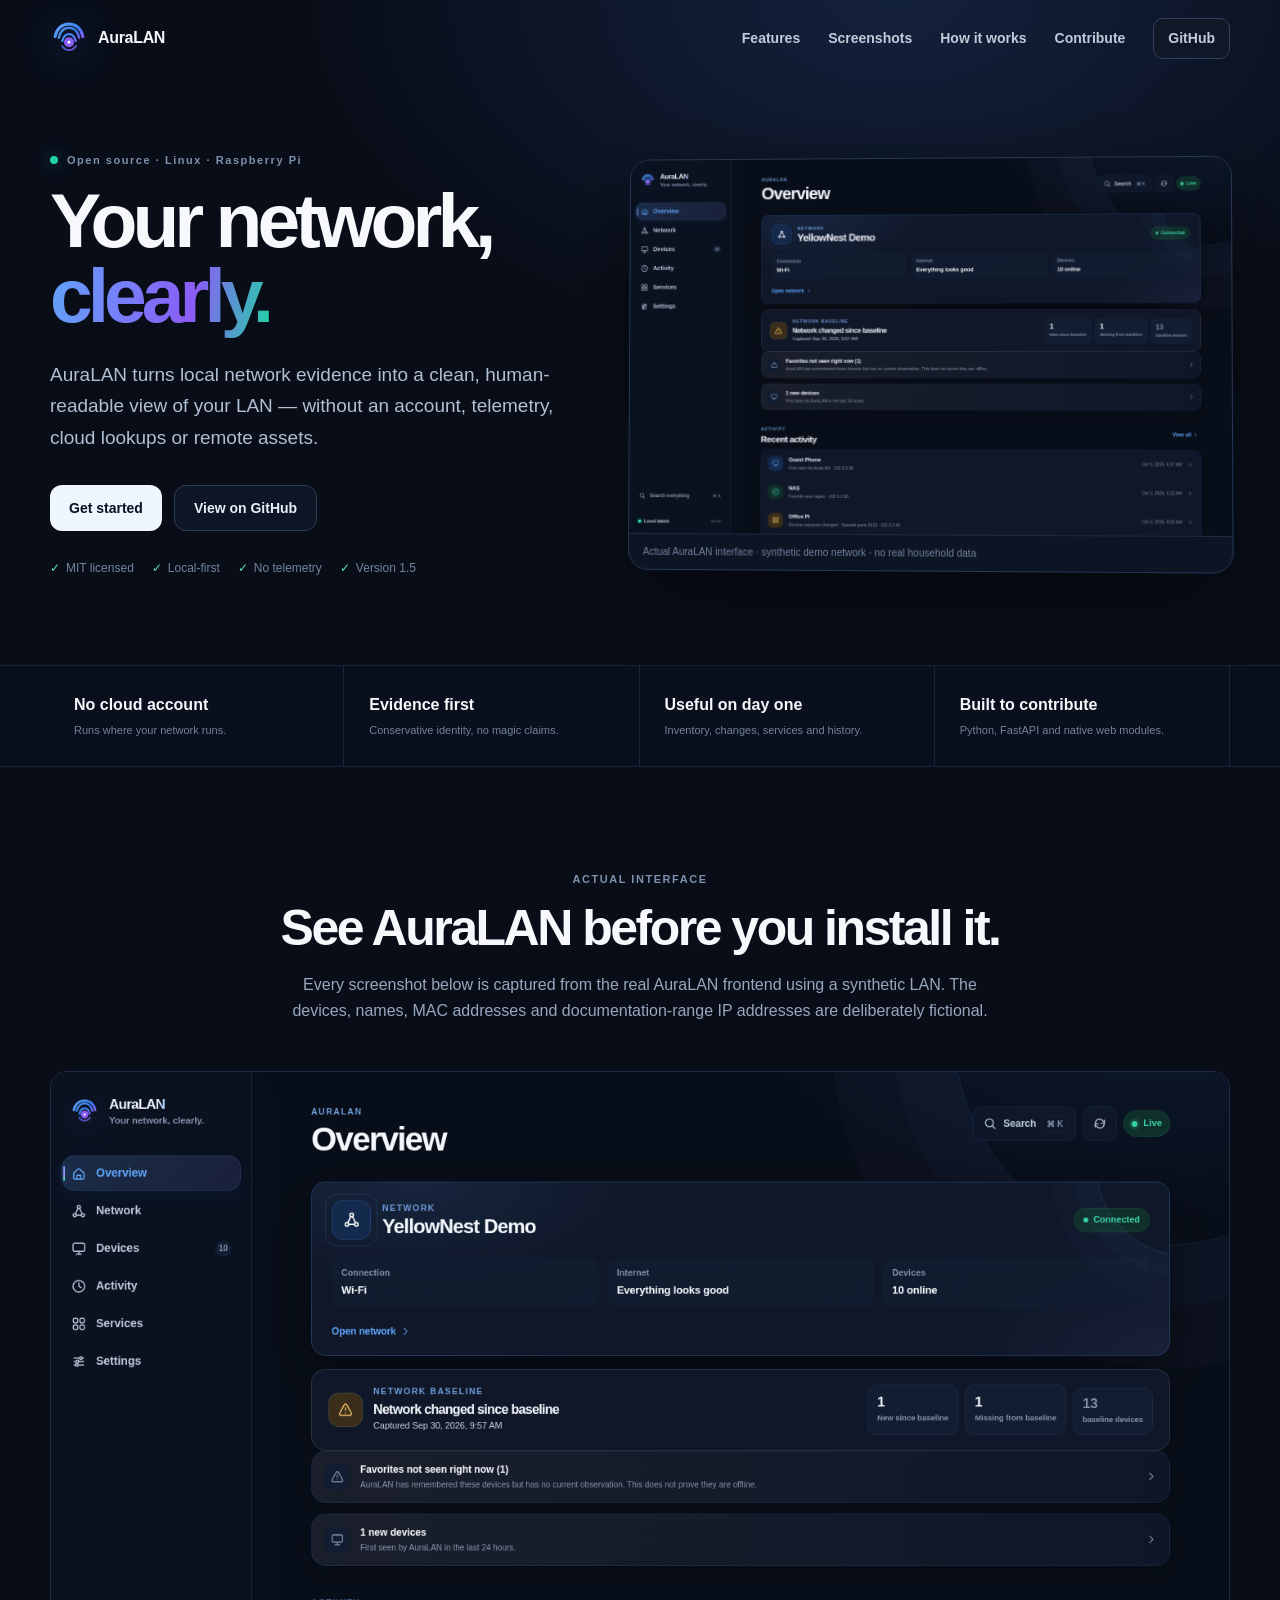
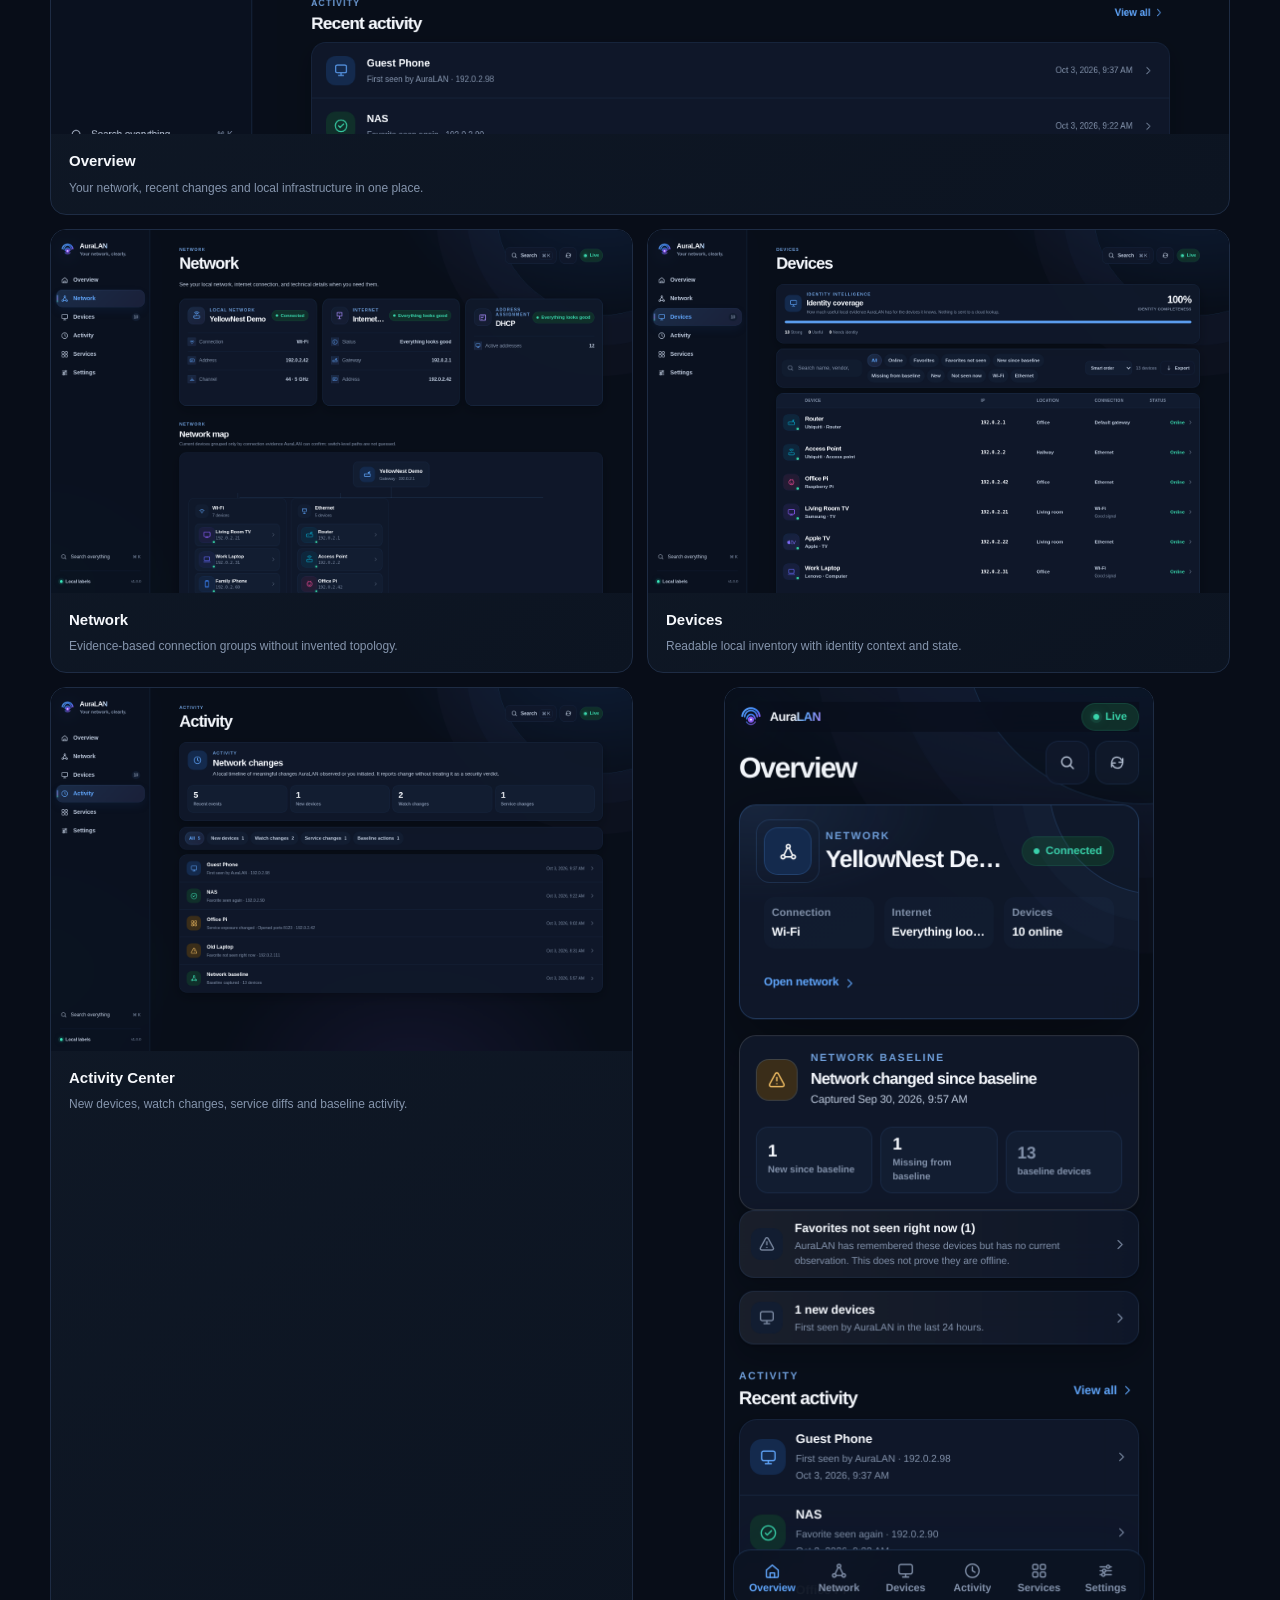
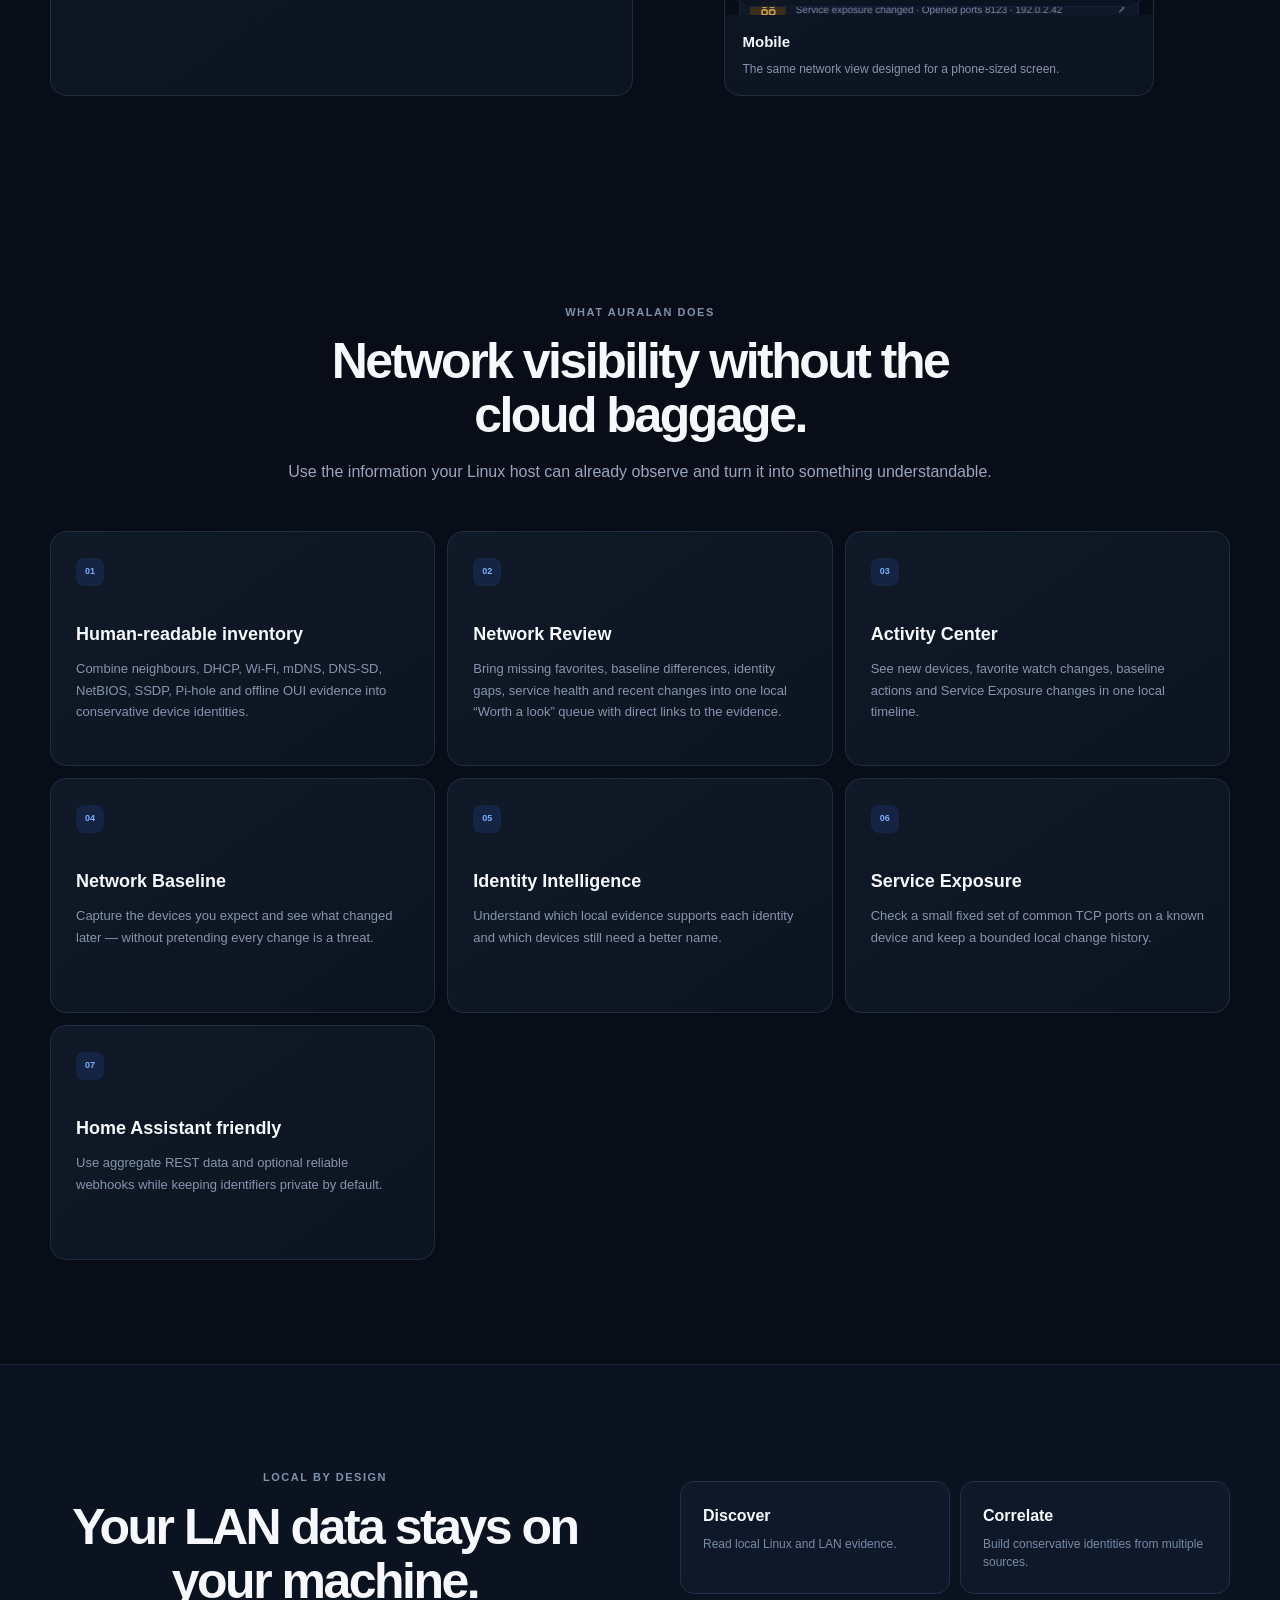
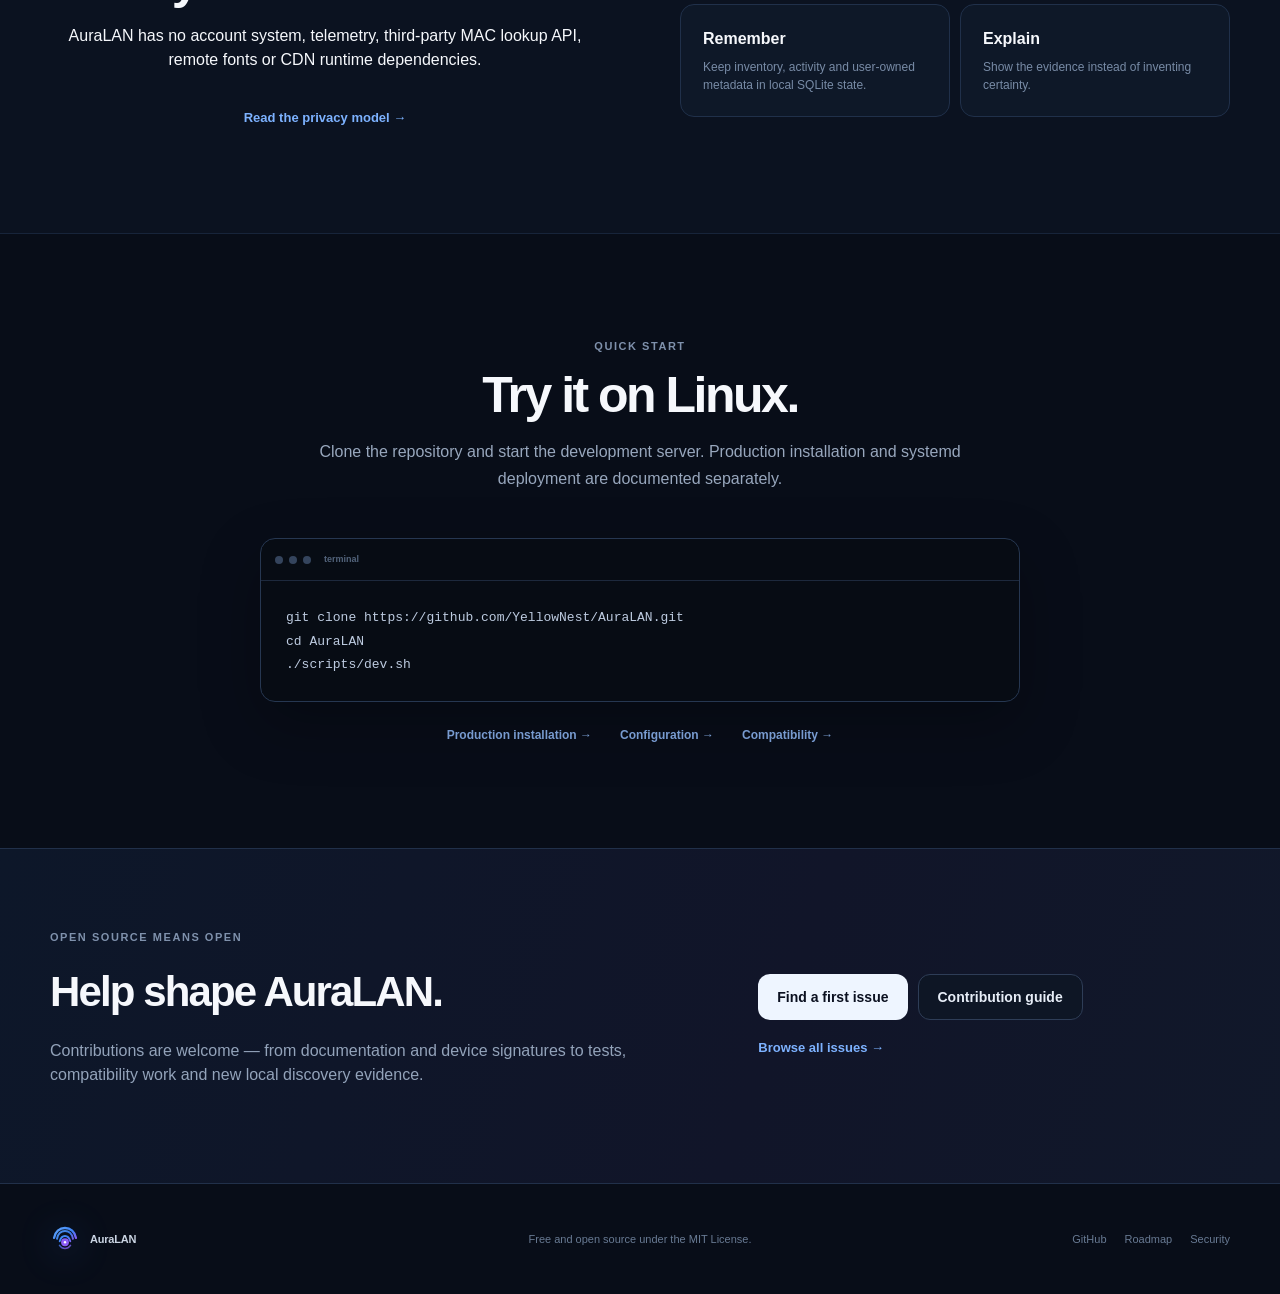
==== site/index.html @ 3abbbd64 "Present Network Review on the public site" ====
<!doctype html>
<html lang="en">
<head>
  <meta charset="utf-8">
  <meta name="viewport" content="width=device-width,initial-scale=1,viewport-fit=cover">
  <title>AuraLAN — Your network, clearly.</title>
  <meta name="description" content="AuraLAN is a free, open-source, local-first LAN inventory and network monitoring console for Linux and Raspberry Pi. No account, no telemetry, no cloud fingerprinting.">
  <meta name="theme-color" content="#0b1020">
  <meta name="robots" content="index,follow">
  <link rel="canonical" href="https://yellownest.github.io/AuraLAN/">
  <link rel="icon" href="./favicon.svg" type="image/svg+xml">
  <link rel="stylesheet" href="./styles.css">
  <meta property="og:type" content="website">
  <meta property="og:title" content="AuraLAN — Your network, clearly.">
  <meta property="og:description" content="Local-first LAN inventory and network monitoring for Linux and Raspberry Pi.">
  <meta property="og:url" content="https://yellownest.github.io/AuraLAN/">
  <meta property="og:image" content="https://yellownest.github.io/AuraLAN/screenshots/overview-desktop-dark.png">
  <meta property="og:image:alt" content="AuraLAN network overview with synthetic demo data">
  <meta name="twitter:card" content="summary_large_image">
  <meta name="twitter:image" content="https://yellownest.github.io/AuraLAN/screenshots/overview-desktop-dark.png">
  <script type="application/ld+json">{"@context":"https://schema.org","@type":"SoftwareApplication","name":"AuraLAN","applicationCategory":"NetworkApplication","operatingSystem":"Linux","softwareVersion":"1.5.0","license":"https://opensource.org/license/mit","url":"https://yellownest.github.io/AuraLAN/","codeRepository":"https://github.com/YellowNest/AuraLAN","description":"A self-hosted, local-first LAN inventory and network monitoring console for Linux and Raspberry Pi."}</script>
</head>
<body>
<header class="nav shell">
  <a class="brand" href="#top" aria-label="AuraLAN home"><img src="./logo-mark.svg" alt="" width="38" height="38"><span>AuraLAN</span></a>
  <nav aria-label="Primary"><a href="#features">Features</a><a href="#gallery">Screenshots</a><a href="#how">How it works</a><a href="#contribute">Contribute</a><a class="nav-github" href="https://github.com/YellowNest/AuraLAN">GitHub</a></nav>
</header>
<main id="top">
<section class="hero shell">
  <div class="hero-copy">
    <div class="eyebrow"><span></span> Open source · Linux · Raspberry Pi</div>
    <h1>Your network,<br><em>clearly.</em></h1>
    <p class="lead">AuraLAN turns local network evidence into a clean, human-readable view of your LAN — without an account, telemetry, cloud lookups or remote assets.</p>
    <div class="actions"><a class="button primary" href="https://github.com/YellowNest/AuraLAN#quick-start">Get started</a><a class="button secondary" href="https://github.com/YellowNest/AuraLAN">View on GitHub</a></div>
    <div class="trust"><span>MIT licensed</span><span>Local-first</span><span>No telemetry</span><span>Version 1.5</span></div>
  </div>
  <figure class="product-preview real-product-preview">
    <img src="./screenshots/overview-desktop-dark.png" alt="AuraLAN Overview showing a synthetic demo network">
    <figcaption>Actual AuraLAN interface · synthetic demo network · no real household data</figcaption>
  </figure>
</section>
<section class="proof"><div class="shell proof-grid"><div><strong>No cloud account</strong><span>Runs where your network runs.</span></div><div><strong>Evidence first</strong><span>Conservative identity, no magic claims.</span></div><div><strong>Useful on day one</strong><span>Inventory, changes, services and history.</span></div><div><strong>Built to contribute</strong><span>Python, FastAPI and native web modules.</span></div></div></section>
<section id="gallery" class="section shell">
  <div class="section-heading">
    <p class="eyebrow">ACTUAL INTERFACE</p>
    <h2>See AuraLAN before you install it.</h2>
    <p>Every screenshot below is captured from the real AuraLAN frontend using a synthetic LAN. The devices, names, MAC addresses and documentation-range IP addresses are deliberately fictional.</p>
  </div>
  <div class="screenshot-grid">
    <figure class="screenshot-card screenshot-wide">
      <a href="./screenshots/overview-desktop-dark.png"><img src="./screenshots/overview-desktop-dark.png" alt="AuraLAN Overview with network status, activity, devices and services"></a>
      <figcaption><strong>Overview</strong><span>Your network, recent changes and local infrastructure in one place.</span></figcaption>
    </figure>
    <figure class="screenshot-card">
      <a href="./screenshots/network-desktop-dark.png"><img src="./screenshots/network-desktop-dark.png" alt="AuraLAN Network view with access point, uplink, DHCP and device groups"></a>
      <figcaption><strong>Network</strong><span>Evidence-based connection groups without invented topology.</span></figcaption>
    </figure>
    <figure class="screenshot-card">
      <a href="./screenshots/devices-desktop-dark.png"><img src="./screenshots/devices-desktop-dark.png" alt="AuraLAN Devices inventory with identity, IP, room and connection status"></a>
      <figcaption><strong>Devices</strong><span>Readable local inventory with identity context and state.</span></figcaption>
    </figure>
    <figure class="screenshot-card">
      <a href="./screenshots/activity-desktop-dark.png"><img src="./screenshots/activity-desktop-dark.png" alt="AuraLAN Activity Center with recent network changes"></a>
      <figcaption><strong>Activity Center</strong><span>New devices, watch changes, service diffs and baseline activity.</span></figcaption>
    </figure>
    <figure class="screenshot-card screenshot-mobile">
      <a href="./screenshots/overview-mobile-dark.png"><img src="./screenshots/overview-mobile-dark.png" alt="AuraLAN Overview on a phone-sized viewport"></a>
      <figcaption><strong>Mobile</strong><span>The same network view designed for a phone-sized screen.</span></figcaption>
    </figure>
  </div>
</section>
<section id="features" class="section shell">
  <div class="section-heading"><p class="eyebrow">WHAT AURALAN DOES</p><h2>Network visibility without the cloud baggage.</h2><p>Use the information your Linux host can already observe and turn it into something understandable.</p></div>
  <div class="feature-grid">
    <article><span class="feature-num">01</span><h3>Human-readable inventory</h3><p>Combine neighbours, DHCP, Wi-Fi, mDNS, DNS-SD, NetBIOS, SSDP, Pi-hole and offline OUI evidence into conservative device identities.</p></article>
    <article><span class="feature-num">02</span><h3>Network Review</h3><p>Bring missing favorites, baseline differences, identity gaps, service health and recent changes into one local “Worth a look” queue with direct links to the evidence.</p></article>
    <article><span class="feature-num">03</span><h3>Activity Center</h3><p>See new devices, favorite watch changes, baseline actions and Service Exposure changes in one local timeline.</p></article>
    <article><span class="feature-num">04</span><h3>Network Baseline</h3><p>Capture the devices you expect and see what changed later — without pretending every change is a threat.</p></article>
    <article><span class="feature-num">05</span><h3>Identity Intelligence</h3><p>Understand which local evidence supports each identity and which devices still need a better name.</p></article>
    <article><span class="feature-num">06</span><h3>Service Exposure</h3><p>Check a small fixed set of common TCP ports on a known device and keep a bounded local change history.</p></article>
    <article><span class="feature-num">07</span><h3>Home Assistant friendly</h3><p>Use aggregate REST data and optional reliable webhooks while keeping identifiers private by default.</p></article>
  </div>
</section>
<section id="how" class="section alt"><div class="shell split">
  <div class="section-heading left"><p class="eyebrow">LOCAL BY DESIGN</p><h2>Your LAN data stays on your machine.</h2><p>AuraLAN has no account system, telemetry, third-party MAC lookup API, remote fonts or CDN runtime dependencies.</p><a class="text-link" href="https://github.com/YellowNest/AuraLAN#privacy-and-security">Read the privacy model →</a></div>
  <div class="principles"><div><b>Discover</b><p>Read local Linux and LAN evidence.</p></div><div><b>Correlate</b><p>Build conservative identities from multiple sources.</p></div><div><b>Remember</b><p>Keep inventory, activity and user-owned metadata in local SQLite state.</p></div><div><b>Explain</b><p>Show the evidence instead of inventing certainty.</p></div></div>
</div></section>
<section class="section shell">
  <div class="section-heading"><p class="eyebrow">QUICK START</p><h2>Try it on Linux.</h2><p>Clone the repository and start the development server. Production installation and systemd deployment are documented separately.</p></div>
  <div class="terminal"><div class="terminal-top"><span></span><span></span><span></span><b>terminal</b></div><pre><code>git clone https://github.com/YellowNest/AuraLAN.git
cd AuraLAN
./scripts/dev.sh</code></pre></div>
  <div class="quick-links"><a href="https://github.com/YellowNest/AuraLAN/blob/main/docs/INSTALLATION.md">Production installation →</a><a href="https://github.com/YellowNest/AuraLAN/blob/main/docs/CONFIGURATION.md">Configuration →</a><a href="https://github.com/YellowNest/AuraLAN/blob/main/docs/COMPATIBILITY.md">Compatibility →</a></div>
</section>
<section id="contribute" class="section contribute"><div class="shell contribute-inner">
  <div><p class="eyebrow">OPEN SOURCE MEANS OPEN</p><h2>Help shape AuraLAN.</h2><p>Contributions are welcome — from documentation and device signatures to tests, compatibility work and new local discovery evidence.</p></div>
  <div class="contribute-actions"><a class="button primary" href="https://github.com/YellowNest/AuraLAN/issues?q=is%3Aissue%20state%3Aopen%20label%3A%22good%20first%20issue%22">Find a first issue</a><a class="button secondary" href="https://github.com/YellowNest/AuraLAN/blob/main/CONTRIBUTING.md">Contribution guide</a><a class="text-link" href="https://github.com/YellowNest/AuraLAN/issues">Browse all issues →</a></div>
</div></section>
</main>
<footer class="shell footer"><a class="brand" href="#top"><img src="./logo-mark.svg" alt="" width="30" height="30"><span>AuraLAN</span></a><p>Free and open source under the MIT License.</p><div><a href="https://github.com/YellowNest/AuraLAN">GitHub</a><a href="https://github.com/YellowNest/AuraLAN/blob/main/ROADMAP.md">Roadmap</a><a href="https://github.com/YellowNest/AuraLAN/blob/main/SECURITY.md">Security</a></div></footer>
</body></html>
---- site/styles.css ----
:root{color-scheme:dark;--bg:#080d18;--surface:#101827;--line:#22304a;--text:#f6f8fc;--soft:#9aa8bf;--blue:#60a5fa;--green:#22d3a7;--max:1180px}*{box-sizing:border-box}html{scroll-behavior:smooth}body{margin:0;background:radial-gradient(900px 540px at 70% 0%,#14213d 0%,transparent 65%),var(--bg);color:var(--text);font-family:Inter,ui-sans-serif,-apple-system,BlinkMacSystemFont,"Segoe UI",sans-serif;line-height:1.5}a{color:inherit;text-decoration:none}.shell{width:min(var(--max),calc(100% - 40px));margin:auto}.nav{height:76px;display:flex;align-items:center;justify-content:space-between}.brand{display:inline-flex;align-items:center;gap:10px;font-weight:800;letter-spacing:-.02em}.brand img{filter:drop-shadow(0 6px 18px #3b82f655)}nav{display:flex;align-items:center;gap:28px;color:#c1cbda;font-size:14px;font-weight:650}nav a:hover,.footer a:hover{color:white}.nav-github{padding:9px 14px;border:1px solid #31425f;border-radius:10px;background:#101827}.hero{padding:76px 0 88px;display:grid;grid-template-columns:.92fr 1.08fr;gap:62px;align-items:center}.eyebrow{margin:0 0 14px;color:#7f91ac;font-size:11px;font-weight:800;letter-spacing:.14em}.hero .eyebrow{display:flex;align-items:center;gap:9px}.hero .eyebrow span{width:8px;height:8px;border-radius:50%;background:var(--green);box-shadow:0 0 16px #22d3a788}.hero h1{margin:0;font-size:clamp(52px,6vw,84px);line-height:.98;letter-spacing:-.065em}.hero h1 em{font-style:normal;background:linear-gradient(100deg,#60a5fa,#8b5cf6 65%,#22d3a7);-webkit-background-clip:text;background-clip:text;color:transparent}.lead{max-width:620px;margin:26px 0 0;color:#b2bfd2;font-size:19px;line-height:1.65}.actions{display:flex;gap:12px;margin-top:32px}.button{display:inline-flex;align-items:center;justify-content:center;min-height:46px;padding:0 19px;border-radius:12px;font-weight:750;font-size:14px}.primary{background:#eef5ff;color:#0b1020}.secondary{border:1px solid #2e3d57;background:#0e1625;color:#e7edf7}.trust{display:flex;flex-wrap:wrap;gap:9px 18px;margin-top:28px;color:#73849f;font-size:12px}.trust span:before{content:"✓";margin-right:6px;color:#5ee1bd}.product-preview{border:1px solid #263754;border-radius:20px;background:#0d1524;box-shadow:0 32px 90px #0007;overflow:hidden;transform:perspective(1100px) rotateY(-2deg) rotateX(1deg)}.preview-bar{height:54px;padding:0 17px;display:flex;align-items:center;justify-content:space-between;border-bottom:1px solid #22304a}.preview-brand{display:flex;align-items:center;gap:8px;font-size:13px}.status{display:flex;align-items:center;gap:7px;color:#8797b0;font-size:10px;font-weight:700}.status i{width:7px;height:7px;border-radius:50%;background:#2fd4a7}.preview-body{min-height:410px;display:grid;grid-template-columns:105px 1fr}.preview-body aside{padding:20px 13px;border-right:1px solid #1e2a41;display:flex;flex-direction:column;gap:8px}.preview-body aside span,.preview-body aside b{padding:8px 9px;border-radius:7px;font-size:9px}.preview-body aside b{background:#16223a;color:#dbe8fa}.preview-body aside span{color:#64748f}.preview-main{padding:21px}.preview-title{display:flex;justify-content:space-between;align-items:start}.preview-title small{color:#637694;font-size:8px;font-weight:800;letter-spacing:.12em}.preview-title h2{margin:3px 0 0;font-size:19px;letter-spacing:-.04em}.preview-title>span{color:#66758c;font-size:8px}.metrics{display:grid;grid-template-columns:repeat(3,1fr);gap:8px;margin:18px 0}.metrics article{padding:13px;border:1px solid #22304a;border-radius:11px;background:#101a2c}.metrics span,.metrics small,.metrics strong{display:block}.metrics span{color:#7587a1;font-size:8px}.metrics strong{margin-top:3px;font-size:22px;letter-spacing:-.04em}.metrics small{color:#5f7089;font-size:7px}.preview-card{border:1px solid #22304a;border-radius:12px;overflow:hidden}.card-head{padding:11px 12px;display:flex;justify-content:space-between;border-bottom:1px solid #202c43;font-size:9px}.card-head span{color:#7094ca}.device{min-height:62px;padding:9px 10px;display:grid;grid-template-columns:36px 1fr 12px;align-items:center;gap:10px;border-bottom:1px solid #1d293e}.device:last-child{border:0}.device-icon{position:relative;width:35px;height:35px;display:grid;place-items:center;border-radius:10px;background:#18253d;color:#8caddc;font-size:8px;font-weight:800}.device-icon i{position:absolute;right:-1px;bottom:-1px;width:9px;height:9px;border:2px solid #0d1524;border-radius:50%;background:#25c99a}.device-icon i.warn{background:#f0ad4e}.device b,.device small,.device code{display:block}.device b{font-size:9px}.device small{margin-top:2px;color:#6e8099;font-size:7px}.device code{margin-top:2px;color:#53657e;font-size:7px}.chev{color:#536680}.preview-note{margin:0;padding:9px 14px;border-top:1px solid #1d2a42;color:#536580;font-size:8px}.proof{border-top:1px solid #18253a;border-bottom:1px solid #18253a;background:#0a111eaa}.proof-grid{display:grid;grid-template-columns:repeat(4,1fr);gap:1px}.proof-grid div{padding:27px 24px;border-right:1px solid #18253a}.proof-grid strong,.proof-grid span{display:block}.proof-grid span{margin-top:5px;color:#71829b;font-size:11px}.section{padding:104px 0}.section-heading{max-width:720px;margin:0 auto 46px;text-align:center}.section-heading.left{margin:0}.section-heading h2{margin:0;font-size:clamp(34px,4vw,50px);line-height:1.08;letter-spacing:-.05em}.section-heading>p:last-child{margin:17px 0 0;color:#98a7bd;font-size:16px;line-height:1.65}.feature-grid{display:grid;grid-template-columns:repeat(3,1fr);gap:12px}.feature-grid article{min-height:235px;padding:25px;border:1px solid #1e2c44;border-radius:16px;background:linear-gradient(145deg,#101927,#0c1421)}.feature-num{display:inline-grid;place-items:center;width:28px;height:28px;border-radius:8px;background:#142442;color:#79aefc;font-size:9px;font-weight:850}.feature-grid h3{margin:35px 0 10px;font-size:18px}.feature-grid p{margin:0;color:#8595ad;font-size:13px;line-height:1.65}.alt{border-top:1px solid #17243a;border-bottom:1px solid #17243a;background:#0b1220}.split{display:grid;grid-template-columns:1fr 1fr;gap:80px;align-items:center}.text-link{display:inline-block;margin-top:20px;color:#7db2ff;font-size:13px;font-weight:700}.principles{display:grid;grid-template-columns:1fr 1fr;gap:10px}.principles div{padding:22px;border:1px solid #20304a;border-radius:14px;background:#0e1828}.principles p{margin:7px 0 0;color:#788ba6;font-size:12px}.terminal{max-width:760px;margin:auto;border:1px solid #263751;border-radius:15px;background:#070c14;box-shadow:0 22px 60px #0004;overflow:hidden}.terminal-top{height:42px;padding:0 14px;display:flex;align-items:center;gap:6px;border-bottom:1px solid #1d293d}.terminal-top span{width:8px;height:8px;border-radius:50%;background:#34445d}.terminal-top b{margin-left:7px;color:#53647c;font-size:9px}.terminal pre{margin:0;padding:25px;overflow:auto}.terminal code{color:#bdcbe0;font:13px/1.8 ui-monospace,SFMono-Regular,Menlo,monospace}.quick-links{display:flex;justify-content:center;gap:28px;margin-top:24px;color:#789bd0;font-size:12px;font-weight:650}.contribute{padding:80px 0;border-top:1px solid #21304a;border-bottom:1px solid #21304a;background:linear-gradient(110deg,#0d1729,#111529 60%,#11182a)}.contribute-inner{display:grid;grid-template-columns:1.15fr .85fr;gap:70px;align-items:center}.contribute h2{margin:0;font-size:42px;letter-spacing:-.045em}.contribute p:not(.eyebrow){max-width:620px;color:#93a3ba}.contribute-actions{display:flex;flex-wrap:wrap;gap:10px}.contribute-actions .text-link{width:100%;margin-top:8px}.footer{min-height:110px;display:grid;grid-template-columns:1fr auto 1fr;gap:20px;align-items:center;color:#687a93;font-size:11px}.footer>div{justify-self:end;display:flex;gap:18px}.footer .brand{color:#cbd5e3}@media(max-width:900px){nav a:not(.nav-github){display:none}.hero{grid-template-columns:1fr;padding-top:45px}.product-preview{transform:none}.proof-grid{grid-template-columns:1fr 1fr}.feature-grid{grid-template-columns:1fr 1fr}.split,.contribute-inner{grid-template-columns:1fr;gap:42px}.section-heading.left{text-align:left}.footer{grid-template-columns:1fr auto}.footer>p{display:none}}@media(max-width:620px){.shell{width:min(100% - 24px,var(--max))}.nav{height:66px}.hero{padding:44px 0 60px;gap:38px}.hero h1{font-size:52px}.lead{font-size:16px}.actions{display:grid}.button{width:100%}.product-preview{border-radius:14px}.preview-body{grid-template-columns:1fr;min-height:auto}.preview-body aside{display:none}.preview-main{padding:14px}.metrics article{padding:10px}.proof-grid{grid-template-columns:1fr}.section{padding:76px 0}.feature-grid{grid-template-columns:1fr}.principles{grid-template-columns:1fr}.quick-links{align-items:center;flex-direction:column;gap:11px}.contribute h2{font-size:35px}.footer{grid-template-columns:1fr}.footer>div{justify-self:start;flex-wrap:wrap}}@media(prefers-reduced-motion:reduce){html{scroll-behavior:auto}}
.real-product-preview{margin:0}.real-product-preview img{display:block;width:100%;height:auto}.real-product-preview figcaption{padding:10px 14px;border-top:1px solid #1d2a42;color:#6f819d;font-size:10px}.screenshot-grid{display:grid;grid-template-columns:repeat(2,minmax(0,1fr));gap:14px}.screenshot-card{margin:0;border:1px solid #1e2c44;border-radius:16px;background:linear-gradient(145deg,#101927,#0c1421);overflow:hidden}.screenshot-card a{display:block;background:#060b13}.screenshot-card img{display:block;width:100%;height:auto;aspect-ratio:16/10;object-fit:cover;object-position:top}.screenshot-card figcaption{display:flex;gap:6px;flex-direction:column;padding:16px 18px}.screenshot-card figcaption strong{font-size:15px}.screenshot-card figcaption span{color:#8595ad;font-size:12px;line-height:1.55}.screenshot-wide{grid-column:1/-1}.screenshot-wide img{aspect-ratio:16/9}.screenshot-mobile{max-width:430px;justify-self:center;width:100%}.screenshot-mobile img{aspect-ratio:430/932}@media(max-width:700px){.screenshot-grid{grid-template-columns:1fr}.screenshot-wide{grid-column:auto}.screenshot-card img,.screenshot-wide img{aspect-ratio:auto}}
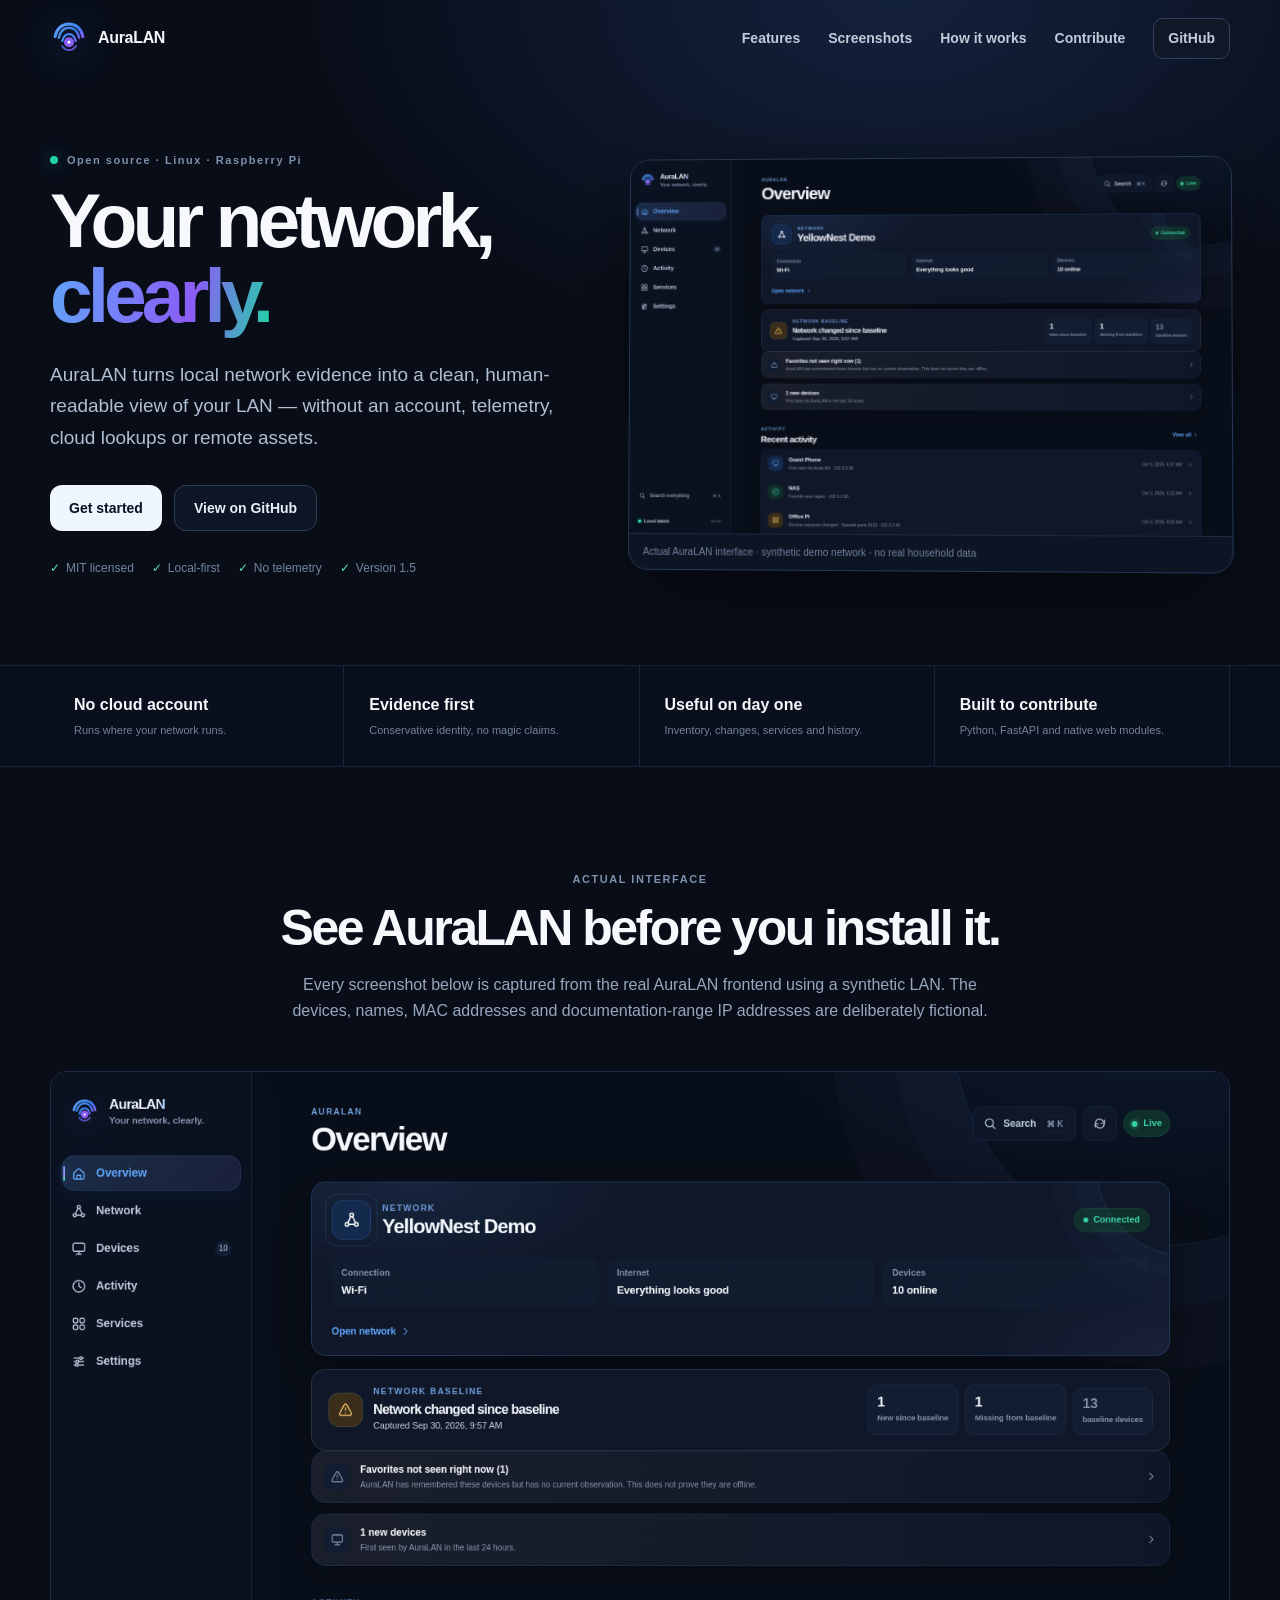
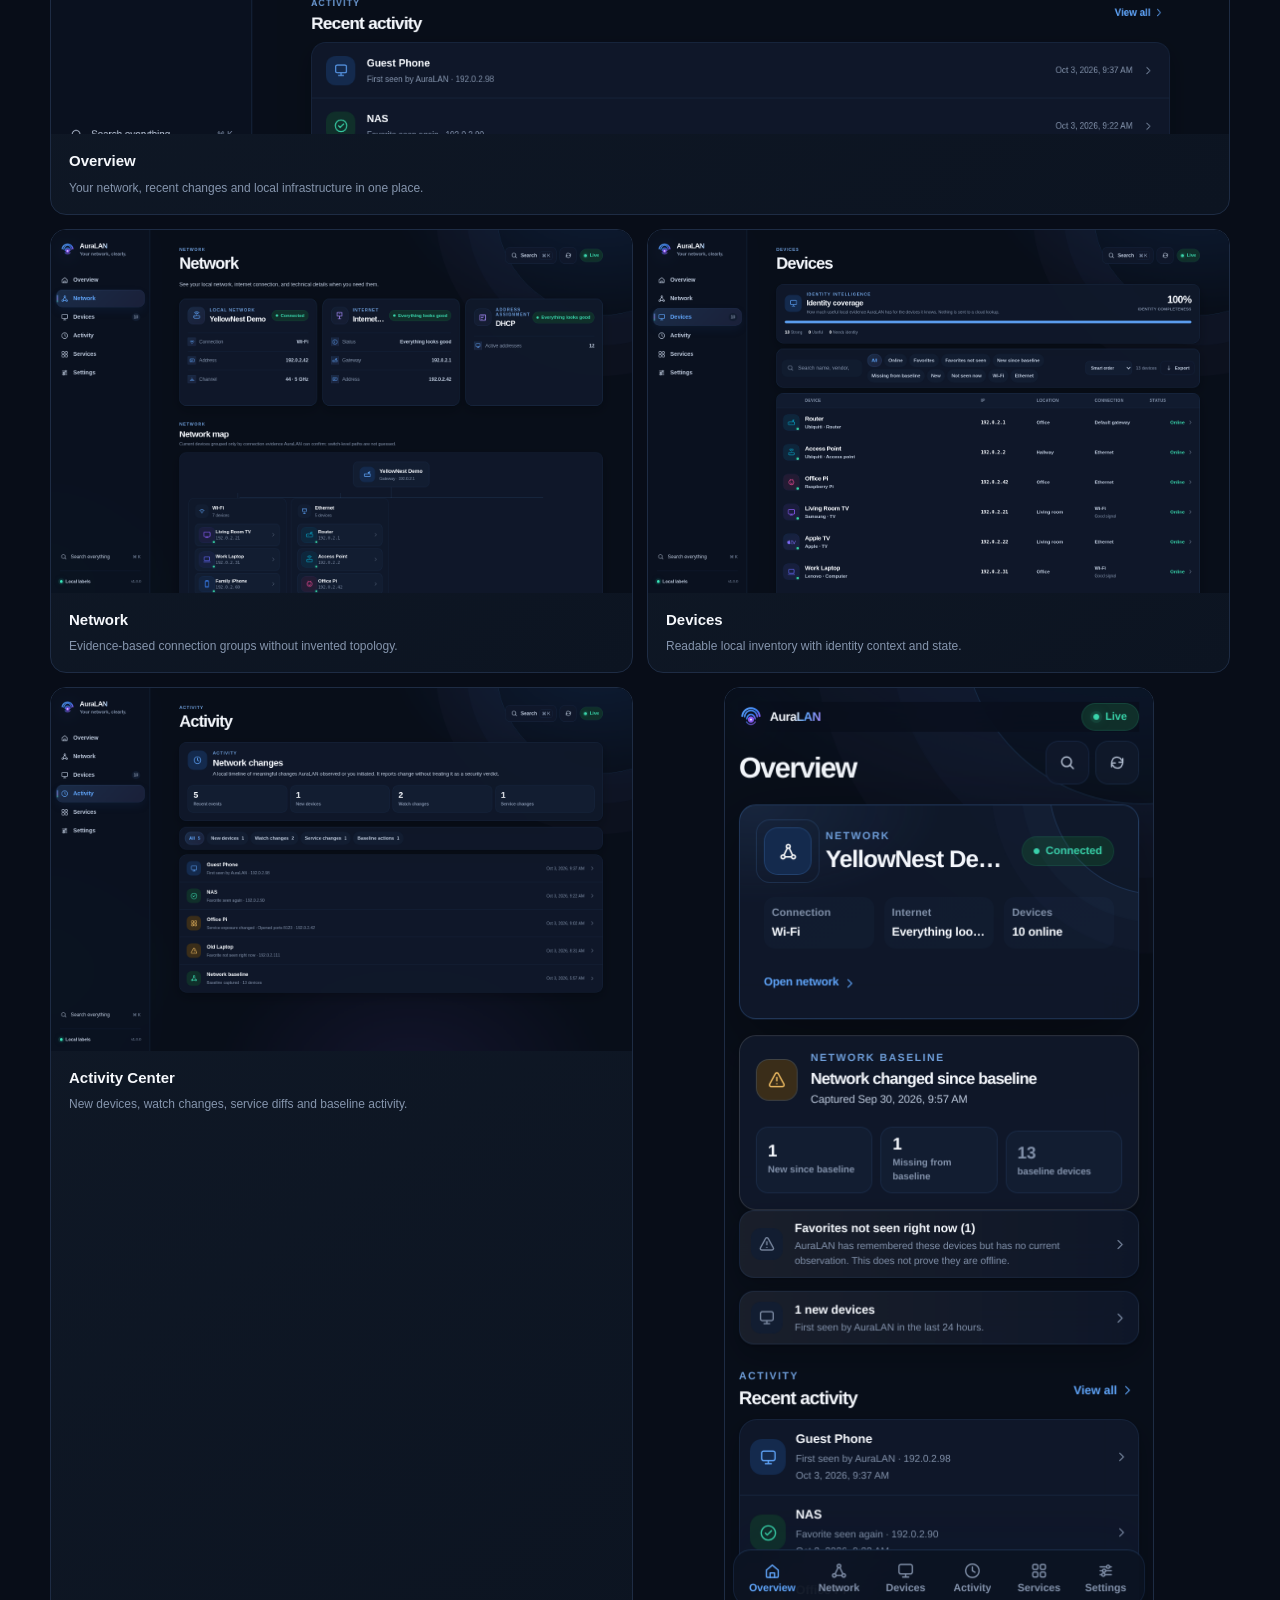
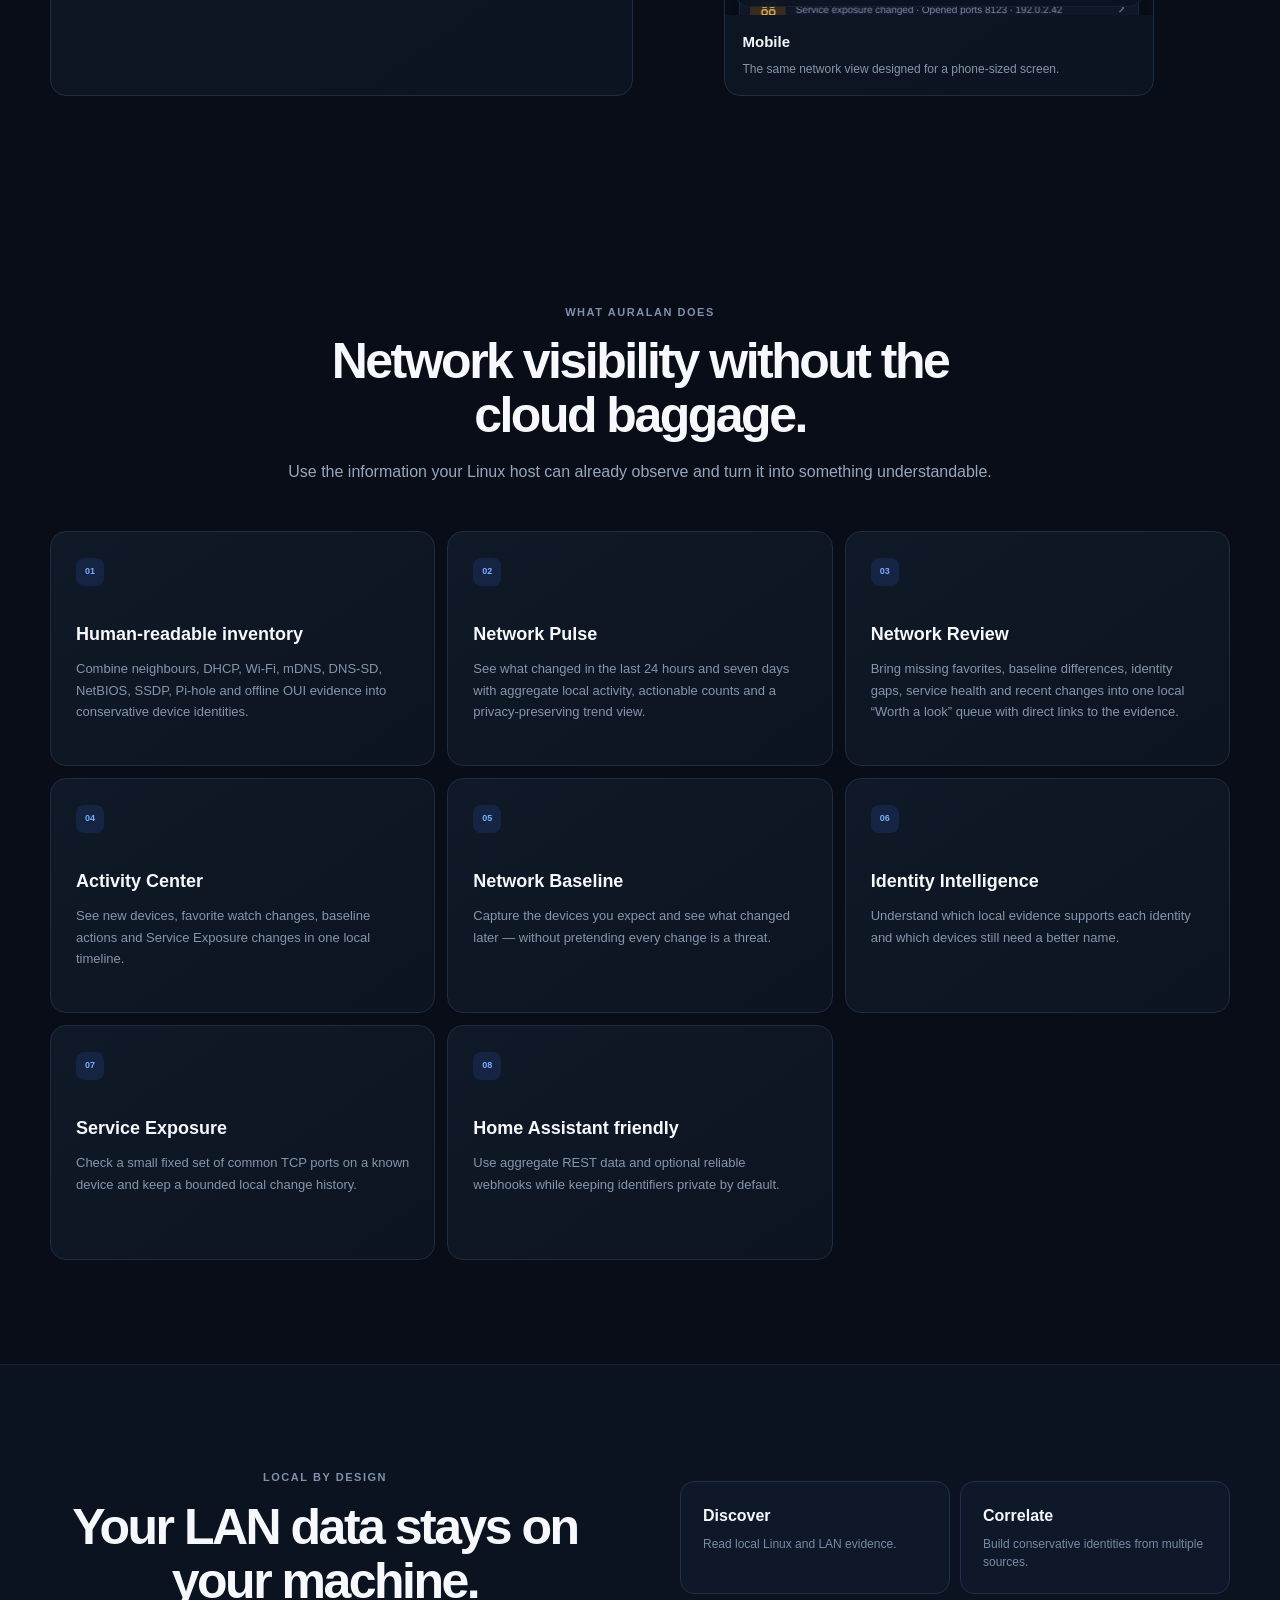
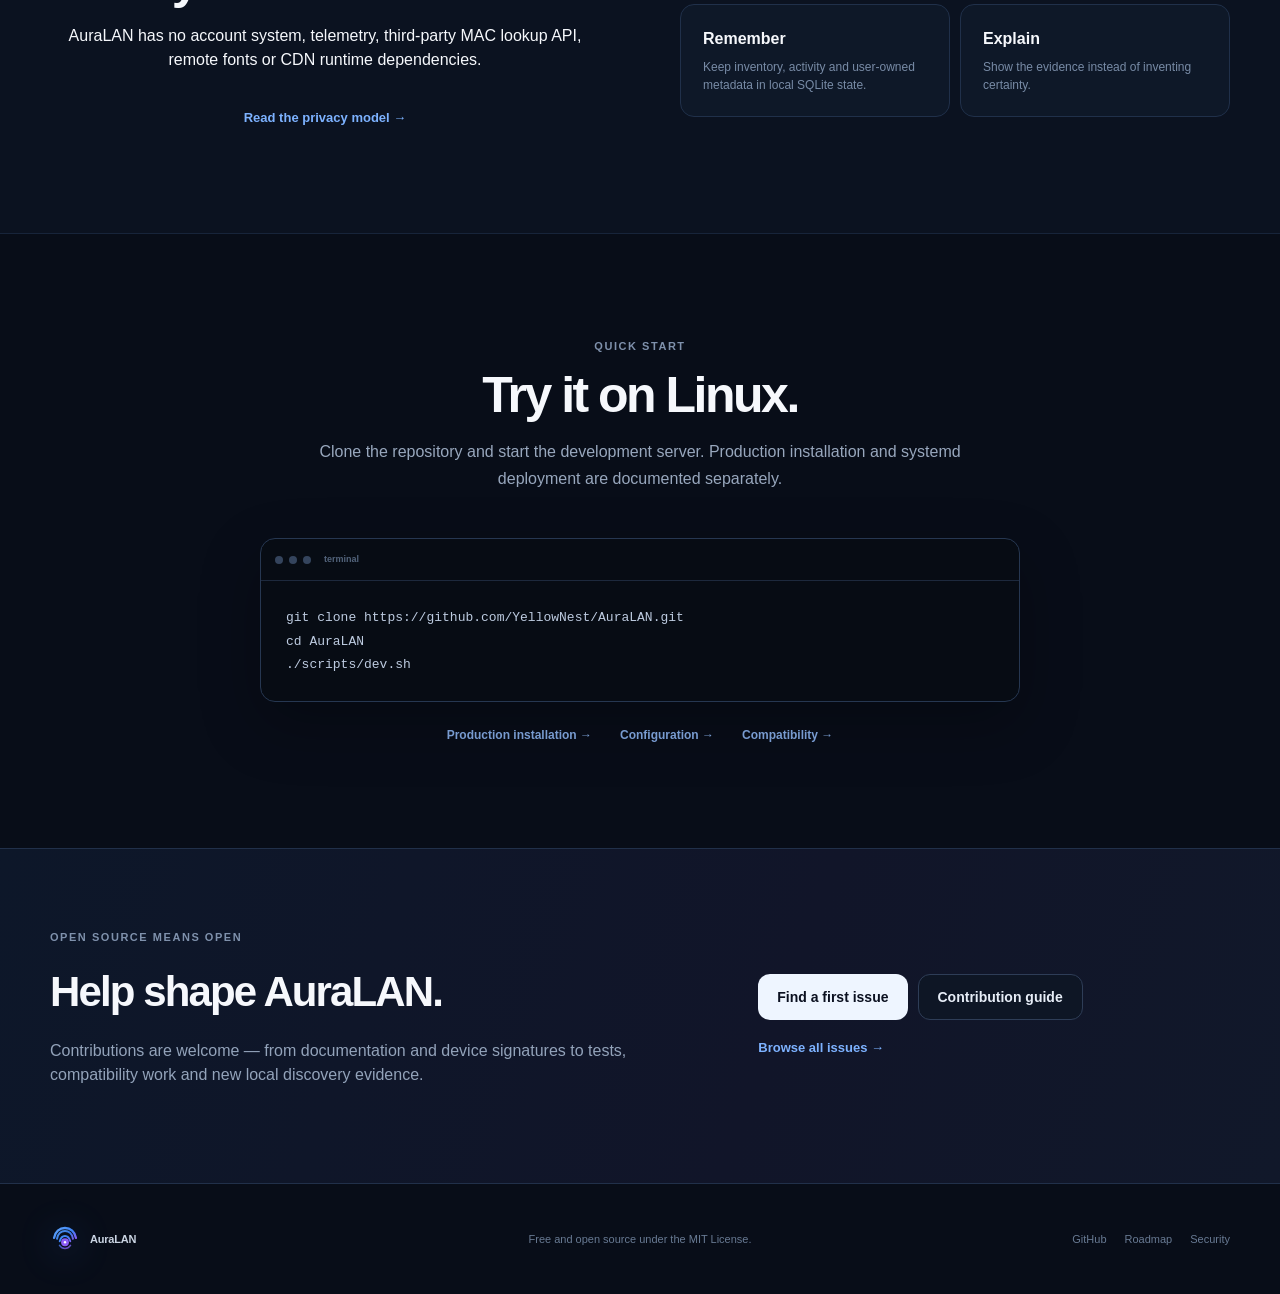
==== commit b062ba37: "Feature Network Pulse on AuraLAN 1.5 website" ====
--- a/site/index.html
+++ b/site/index.html
@@ -73,12 +73,13 @@
   <div class="section-heading"><p class="eyebrow">WHAT AURALAN DOES</p><h2>Network visibility without the cloud baggage.</h2><p>Use the information your Linux host can already observe and turn it into something understandable.</p></div>
   <div class="feature-grid">
     <article><span class="feature-num">01</span><h3>Human-readable inventory</h3><p>Combine neighbours, DHCP, Wi-Fi, mDNS, DNS-SD, NetBIOS, SSDP, Pi-hole and offline OUI evidence into conservative device identities.</p></article>
-    <article><span class="feature-num">02</span><h3>Network Review</h3><p>Bring missing favorites, baseline differences, identity gaps, service health and recent changes into one local “Worth a look” queue with direct links to the evidence.</p></article>
-    <article><span class="feature-num">03</span><h3>Activity Center</h3><p>See new devices, favorite watch changes, baseline actions and Service Exposure changes in one local timeline.</p></article>
-    <article><span class="feature-num">04</span><h3>Network Baseline</h3><p>Capture the devices you expect and see what changed later — without pretending every change is a threat.</p></article>
-    <article><span class="feature-num">05</span><h3>Identity Intelligence</h3><p>Understand which local evidence supports each identity and which devices still need a better name.</p></article>
-    <article><span class="feature-num">06</span><h3>Service Exposure</h3><p>Check a small fixed set of common TCP ports on a known device and keep a bounded local change history.</p></article>
-    <article><span class="feature-num">07</span><h3>Home Assistant friendly</h3><p>Use aggregate REST data and optional reliable webhooks while keeping identifiers private by default.</p></article>
+    <article><span class="feature-num">02</span><h3>Network Pulse</h3><p>See what changed in the last 24 hours and seven days with aggregate local activity, actionable counts and a privacy-preserving trend view.</p></article>
+    <article><span class="feature-num">03</span><h3>Network Review</h3><p>Bring missing favorites, baseline differences, identity gaps, service health and recent changes into one local “Worth a look” queue with direct links to the evidence.</p></article>
+    <article><span class="feature-num">04</span><h3>Activity Center</h3><p>See new devices, favorite watch changes, baseline actions and Service Exposure changes in one local timeline.</p></article>
+    <article><span class="feature-num">05</span><h3>Network Baseline</h3><p>Capture the devices you expect and see what changed later — without pretending every change is a threat.</p></article>
+    <article><span class="feature-num">06</span><h3>Identity Intelligence</h3><p>Understand which local evidence supports each identity and which devices still need a better name.</p></article>
+    <article><span class="feature-num">07</span><h3>Service Exposure</h3><p>Check a small fixed set of common TCP ports on a known device and keep a bounded local change history.</p></article>
+    <article><span class="feature-num">08</span><h3>Home Assistant friendly</h3><p>Use aggregate REST data and optional reliable webhooks while keeping identifiers private by default.</p></article>
   </div>
 </section>
 <section id="how" class="section alt"><div class="shell split">
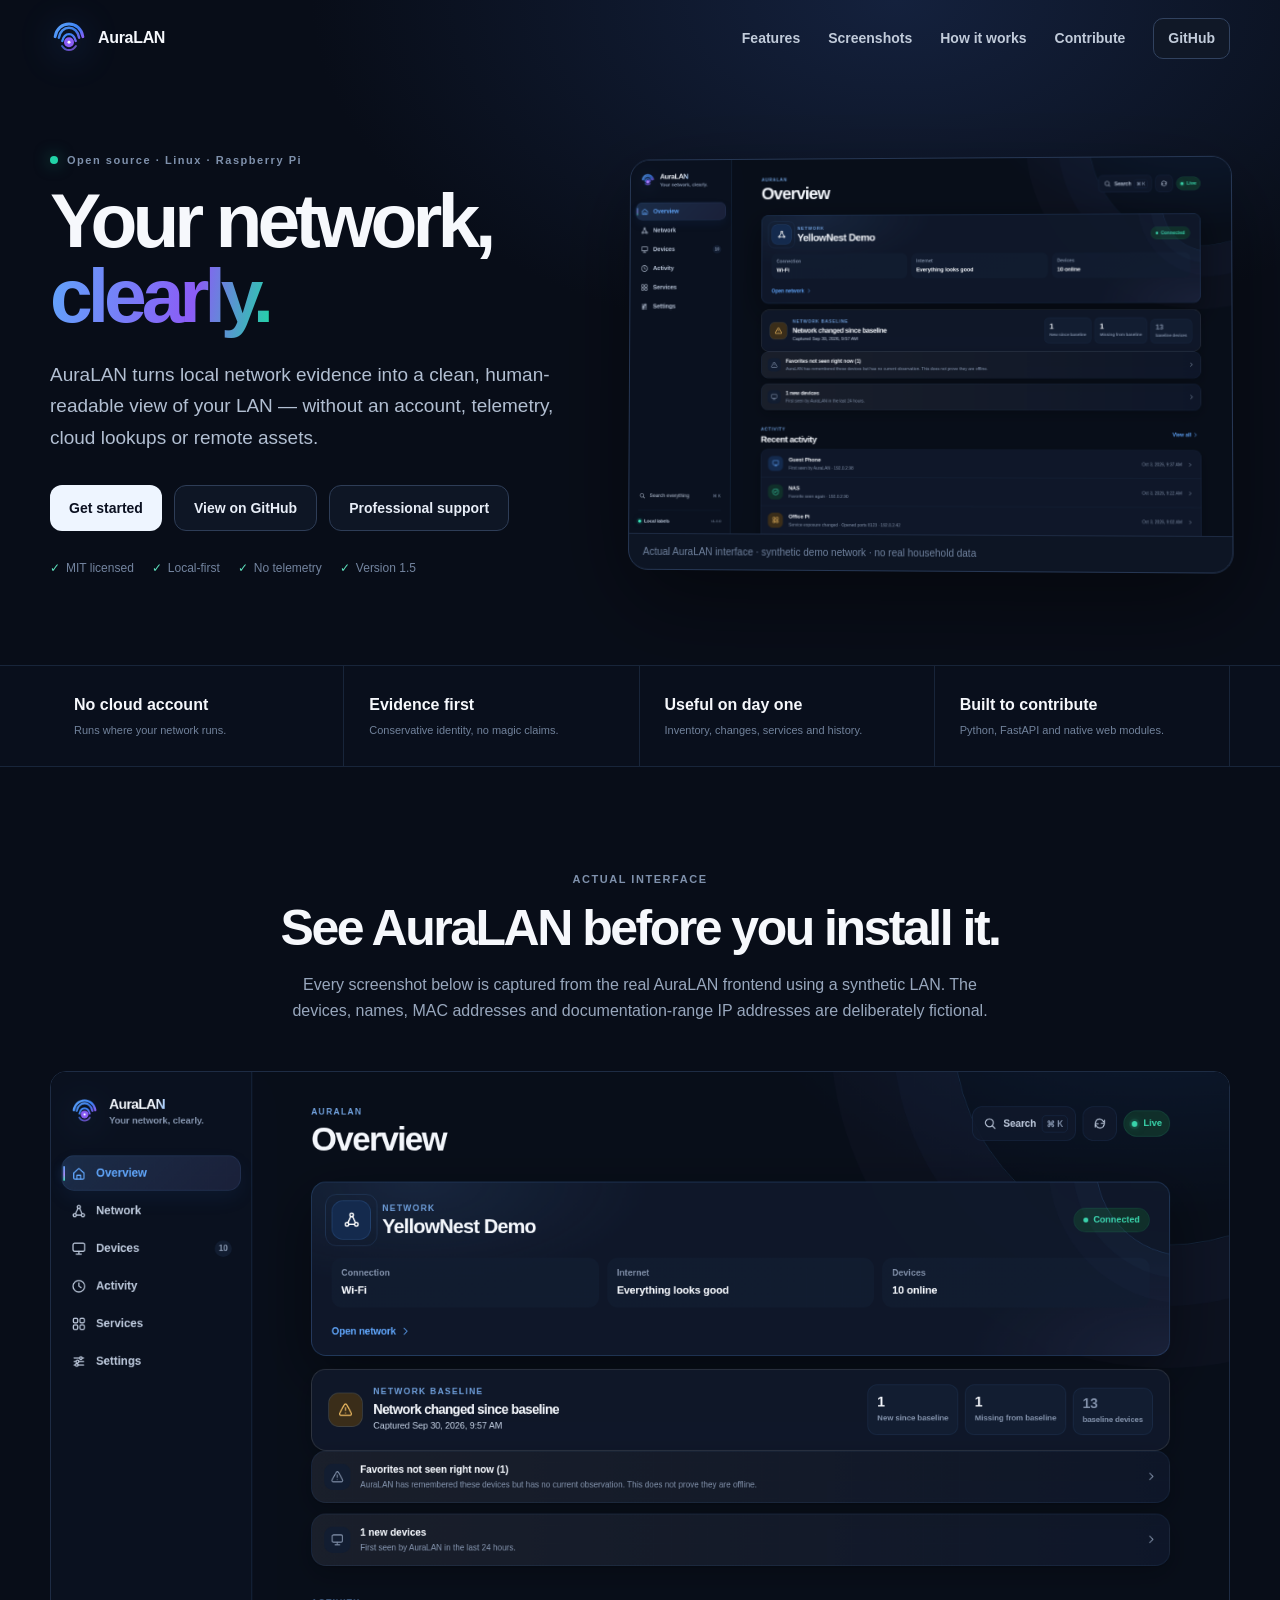
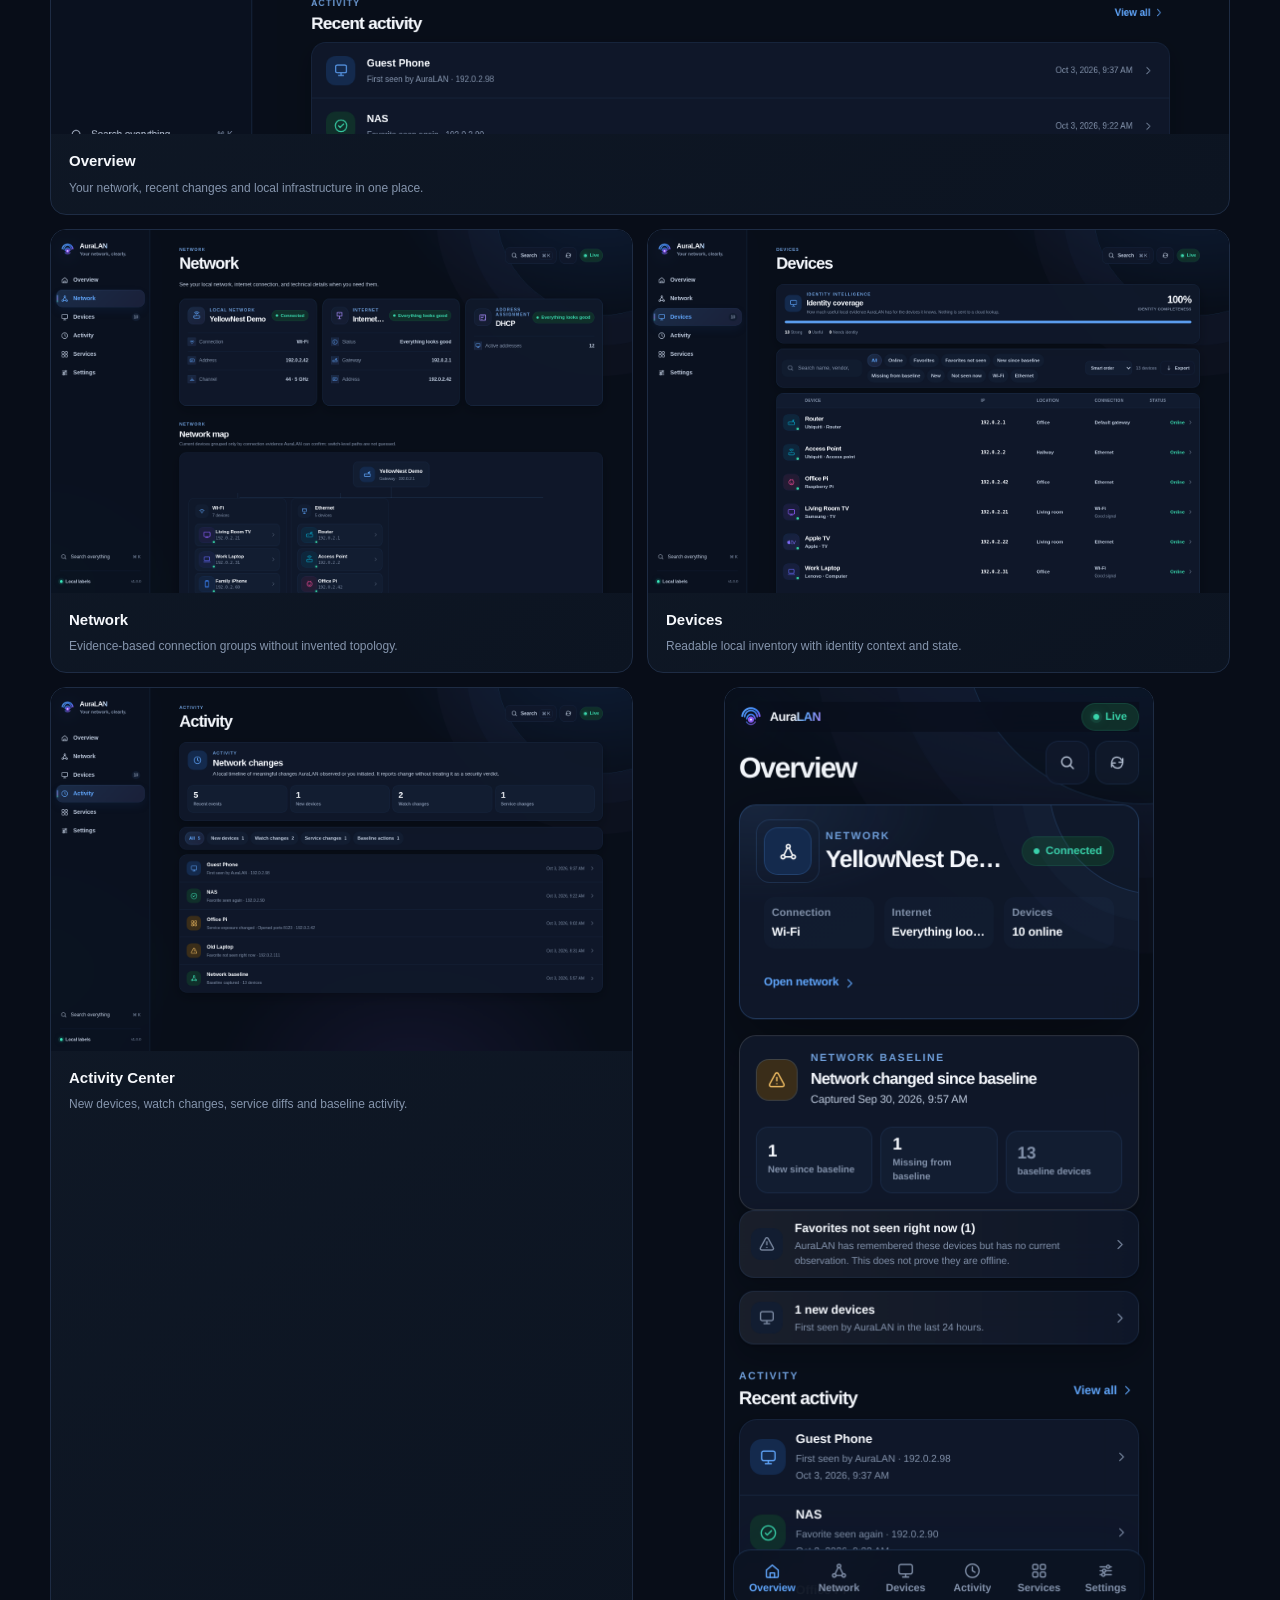
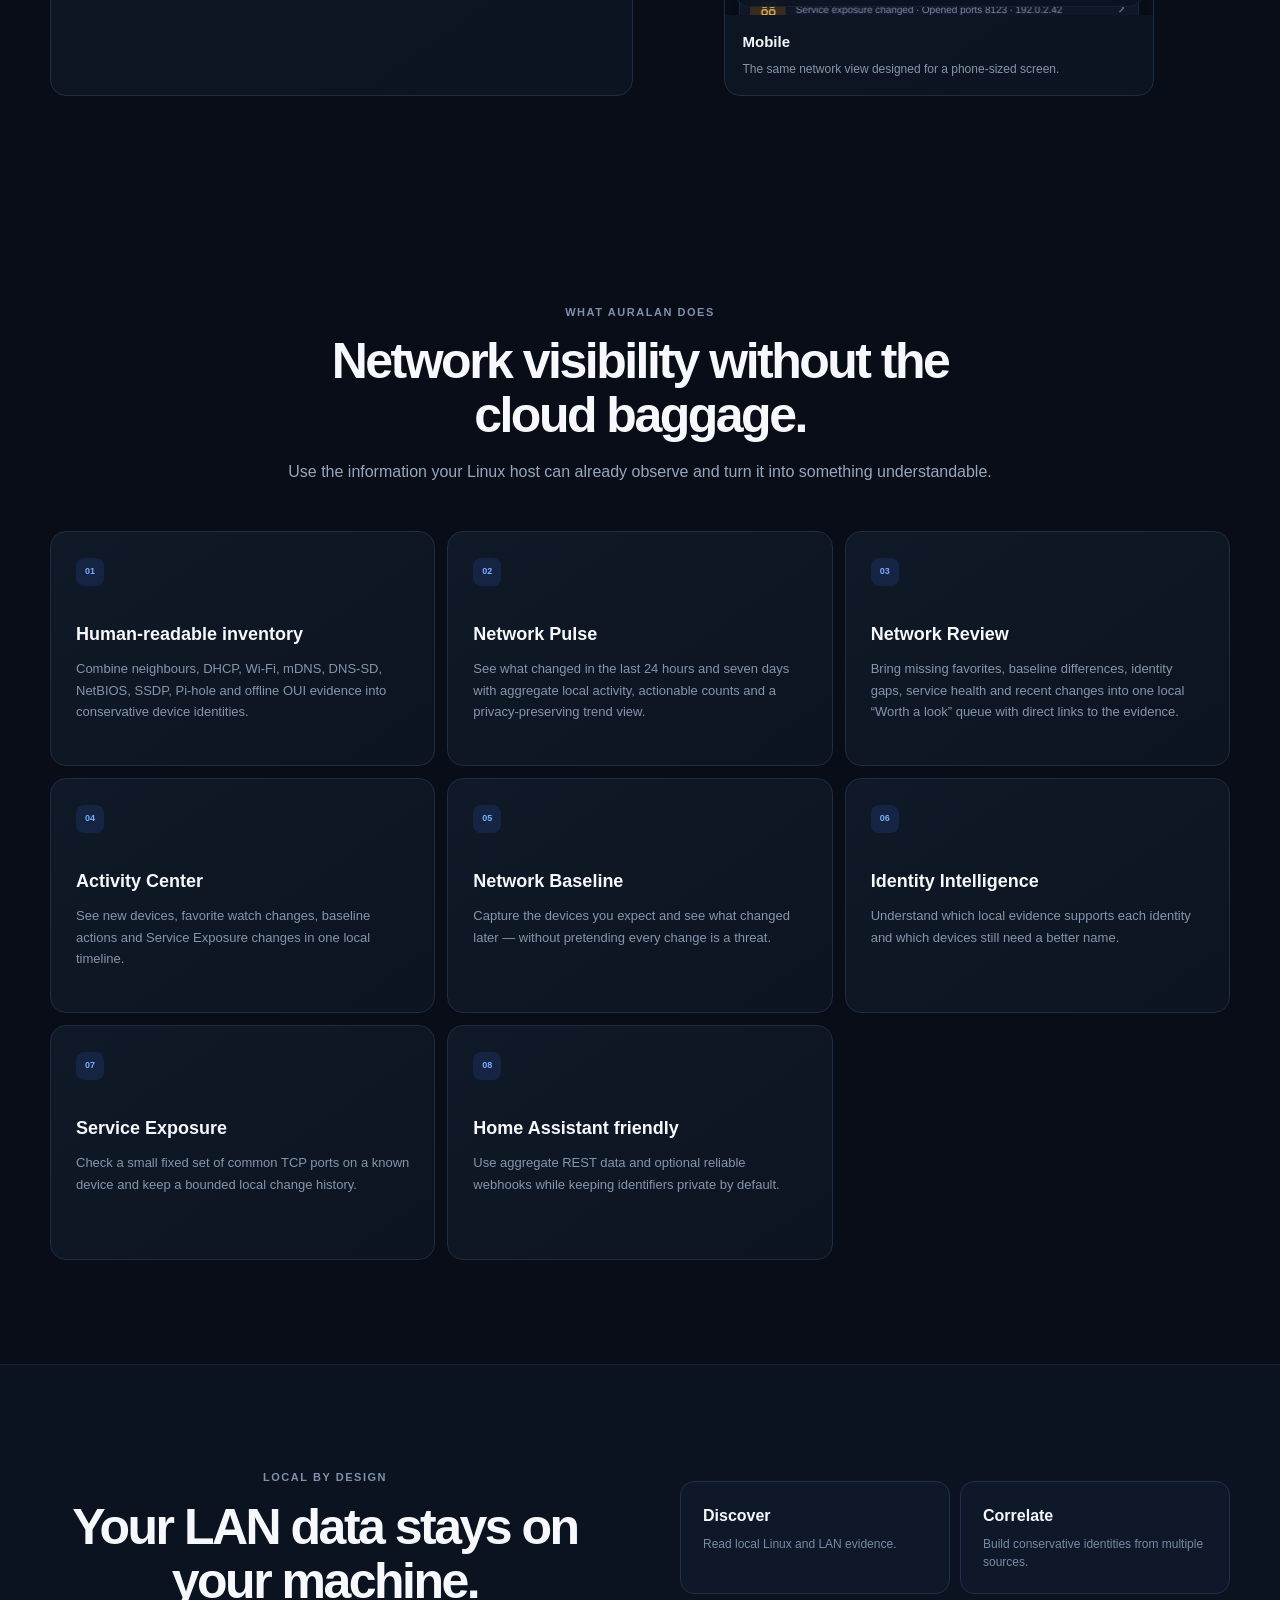
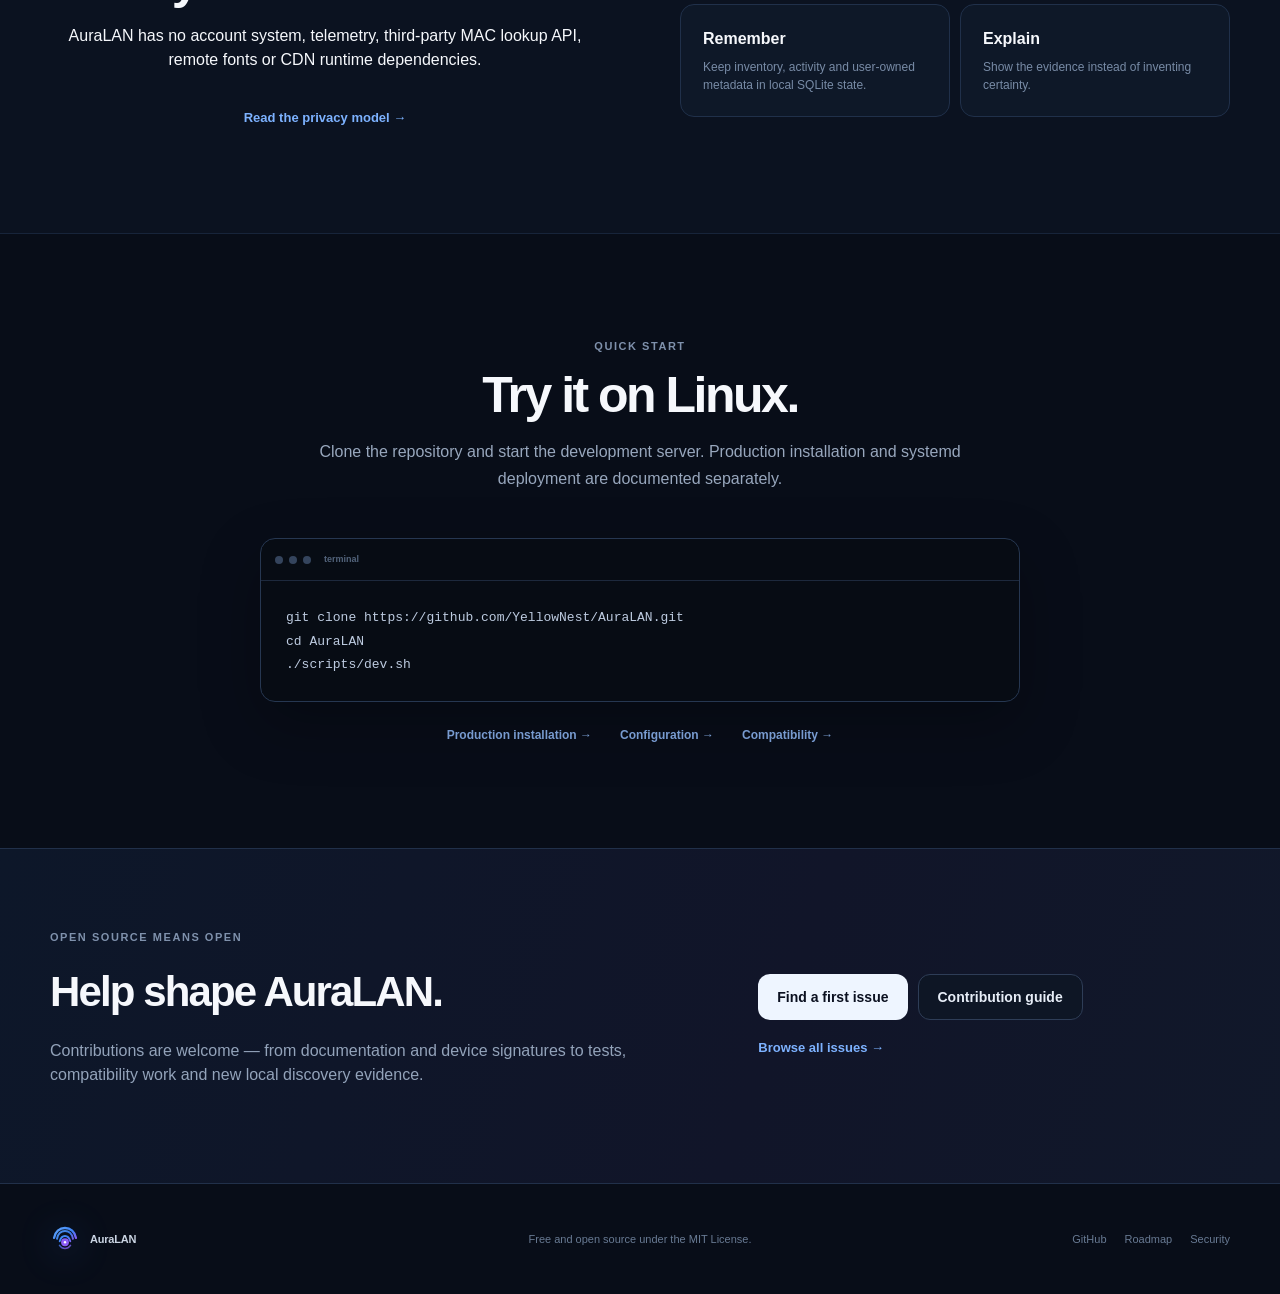
==== commit 4eeb3a90: "Add professional support link to AuraLAN site" ====
--- a/site/index.html
+++ b/site/index.html
@@ -31,7 +31,7 @@
     <div class="eyebrow"><span></span> Open source · Linux · Raspberry Pi</div>
     <h1>Your network,<br><em>clearly.</em></h1>
     <p class="lead">AuraLAN turns local network evidence into a clean, human-readable view of your LAN — without an account, telemetry, cloud lookups or remote assets.</p>
-    <div class="actions"><a class="button primary" href="https://github.com/YellowNest/AuraLAN#quick-start">Get started</a><a class="button secondary" href="https://github.com/YellowNest/AuraLAN">View on GitHub</a></div>
+    <div class="actions"><a class="button primary" href="https://github.com/YellowNest/AuraLAN#quick-start">Get started</a><a class="button secondary" href="https://github.com/YellowNest/AuraLAN">View on GitHub</a><a class="button secondary" href="https://yellownest.github.io/hire.html">Professional support</a></div>
     <div class="trust"><span>MIT licensed</span><span>Local-first</span><span>No telemetry</span><span>Version 1.5</span></div>
   </div>
   <figure class="product-preview real-product-preview">
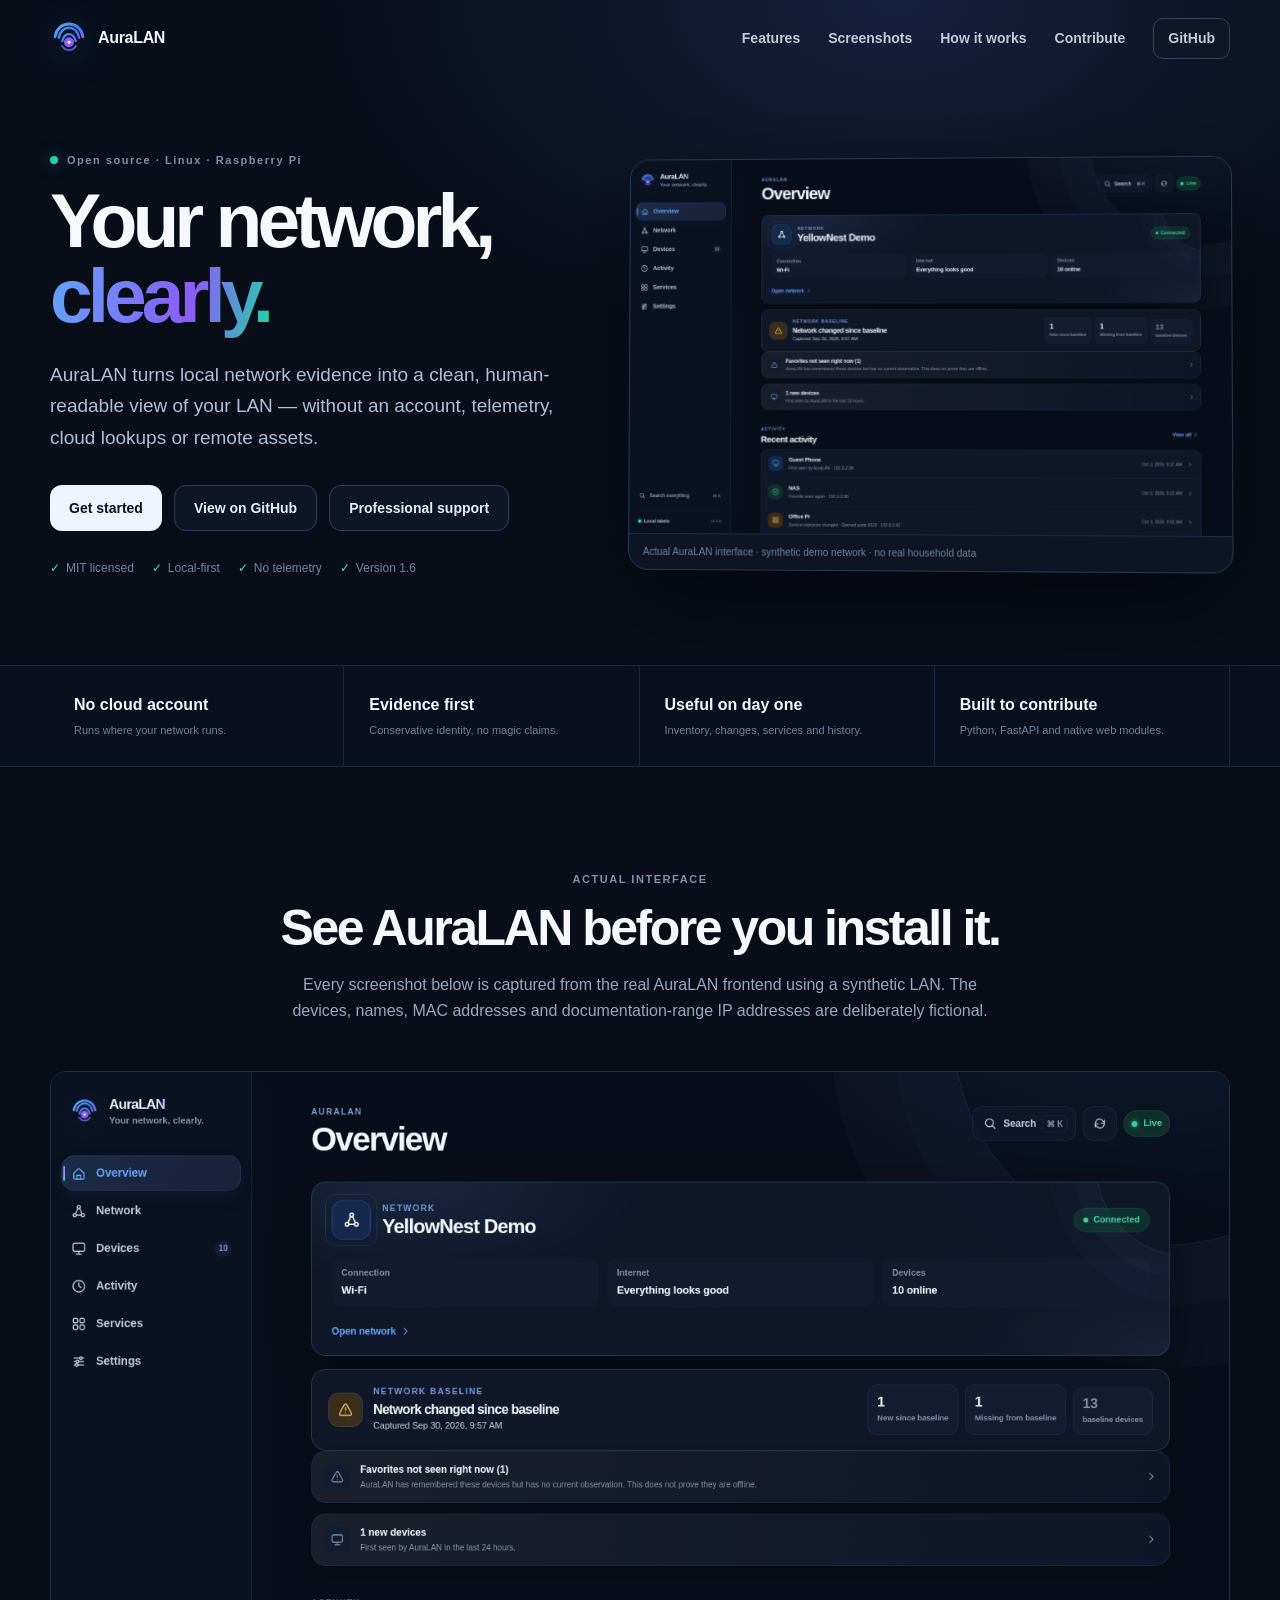
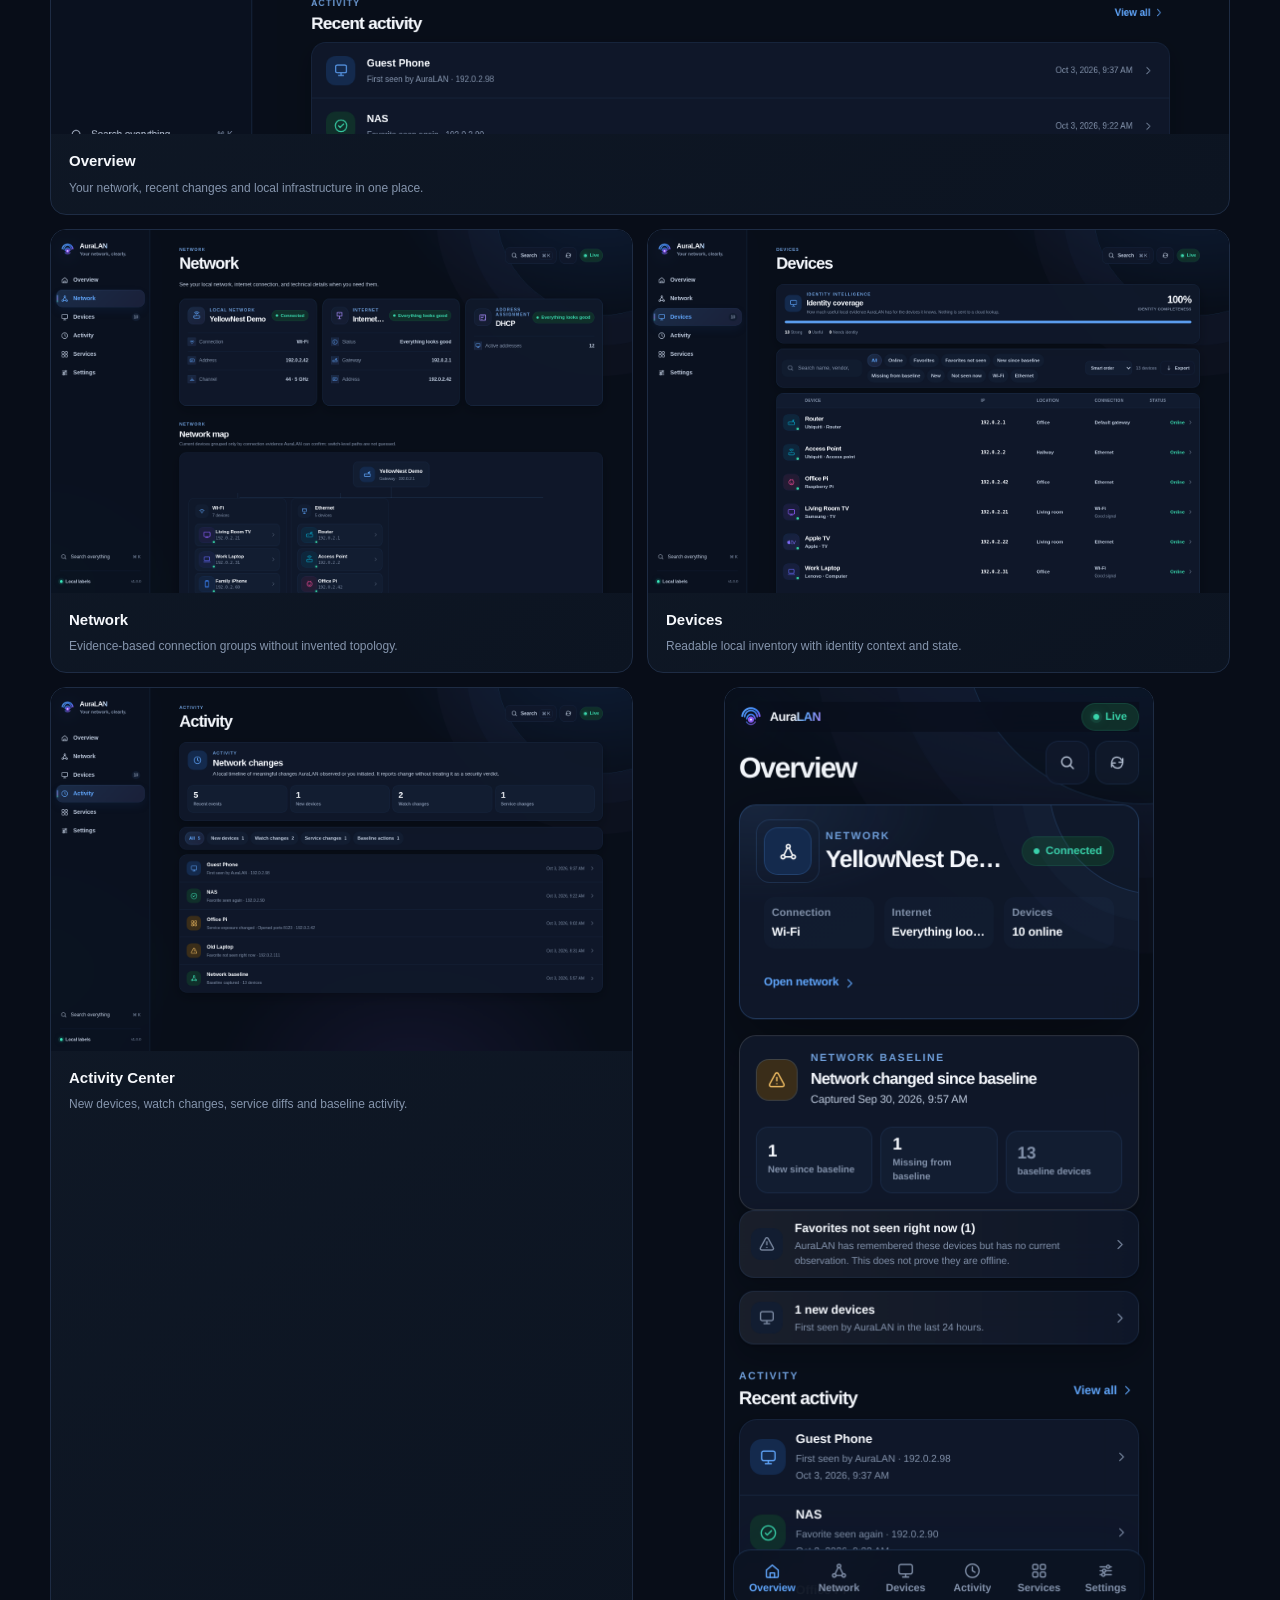
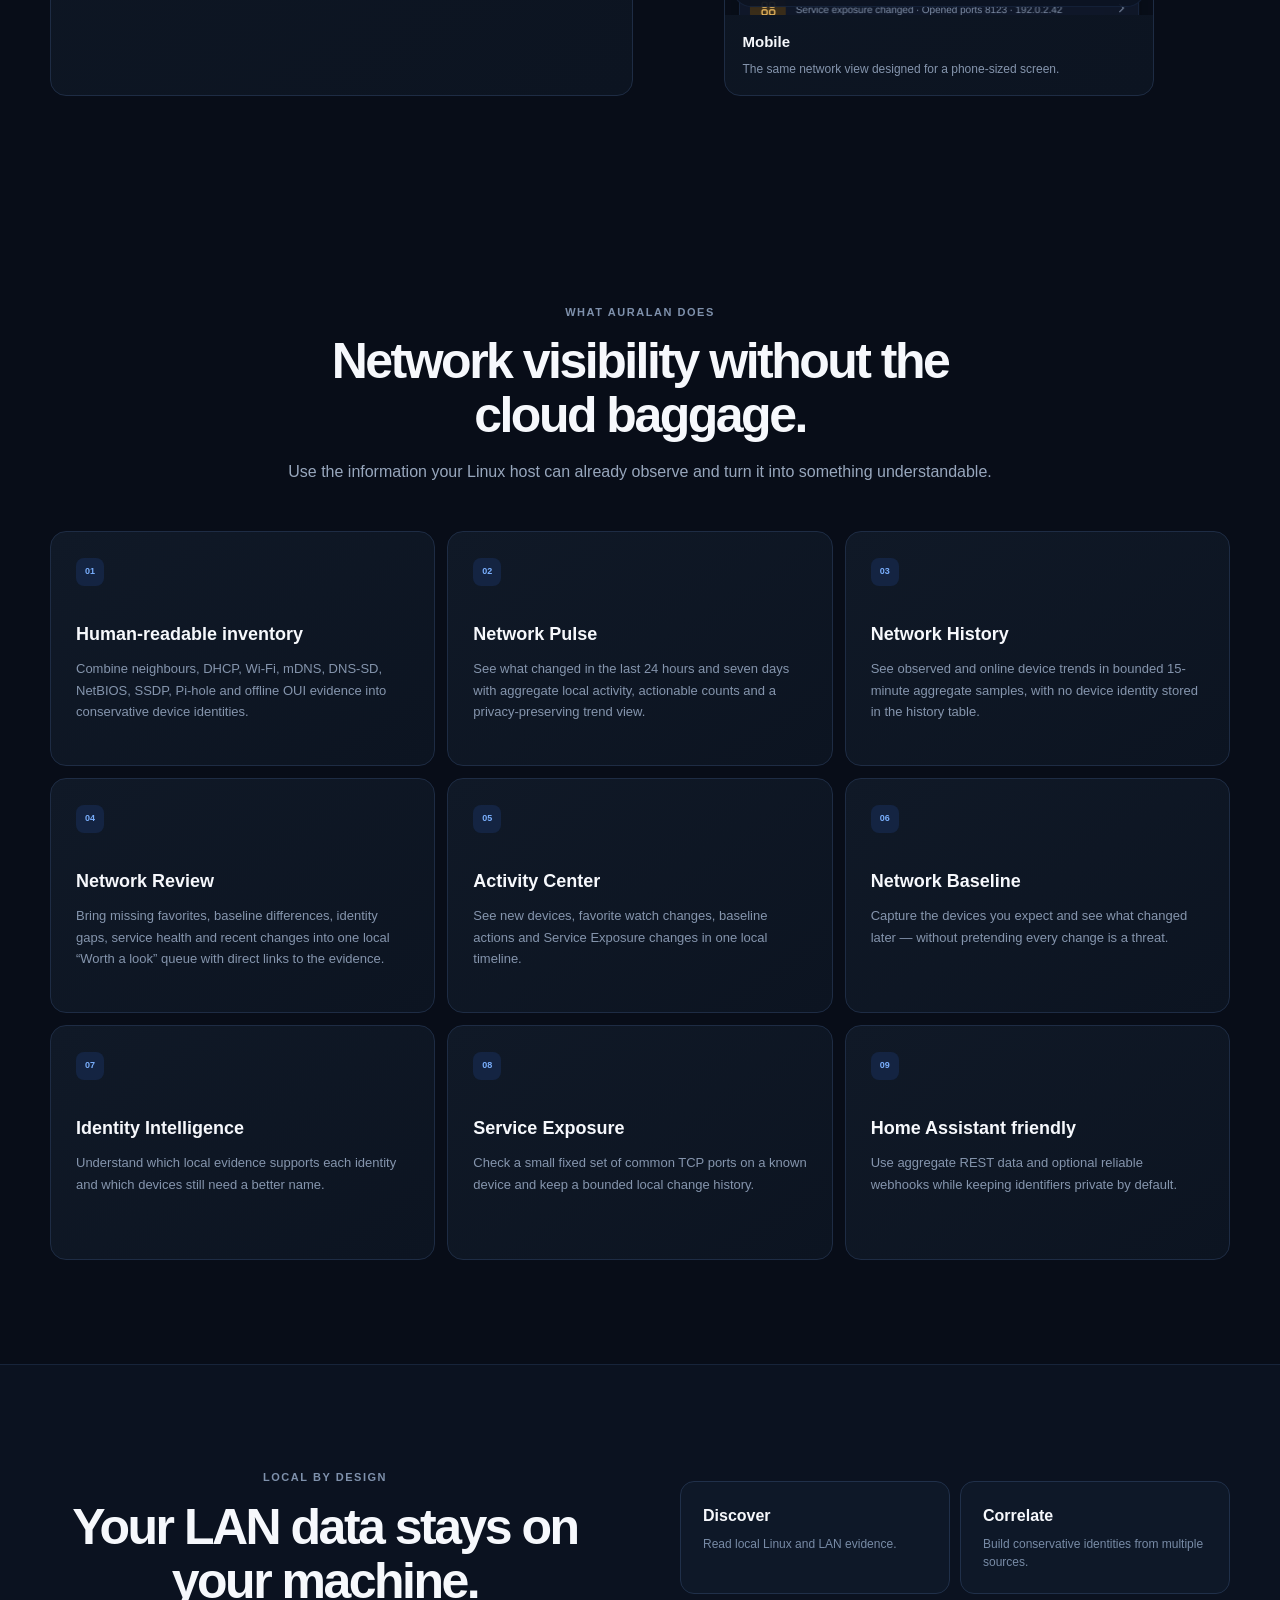
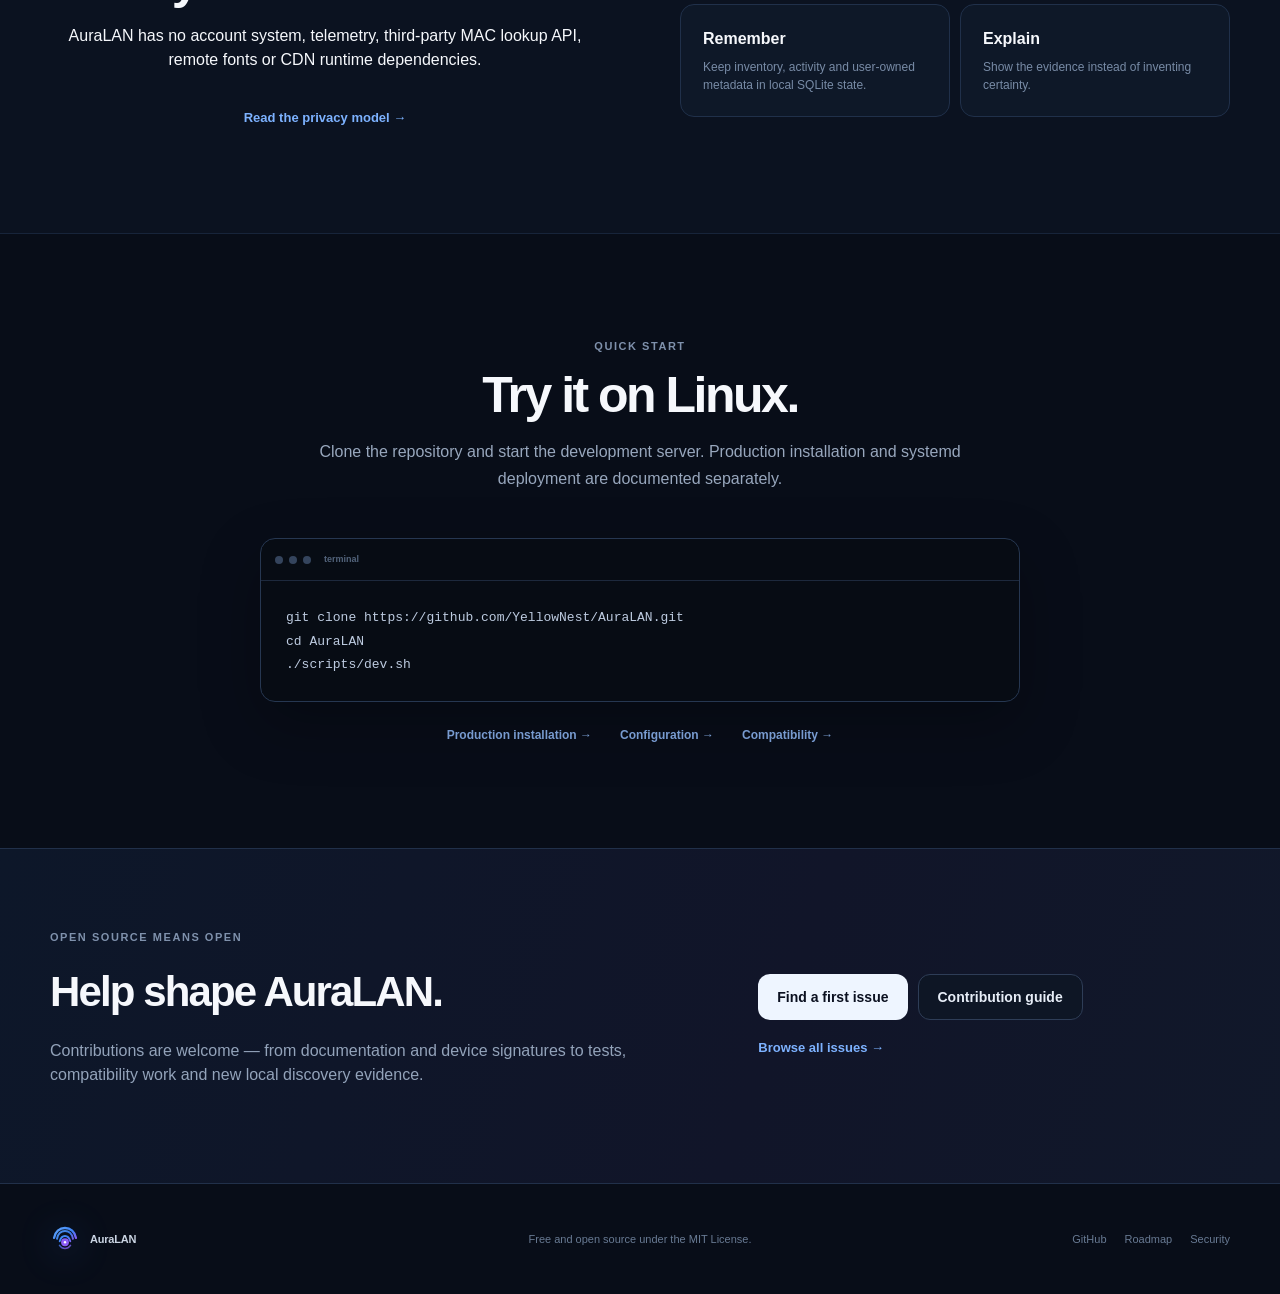
==== commit 48e0cb66: "docs: refresh website for AuraLAN 1.6" ====
--- a/site/index.html
+++ b/site/index.html
@@ -18,7 +18,7 @@
   <meta property="og:image:alt" content="AuraLAN network overview with synthetic demo data">
   <meta name="twitter:card" content="summary_large_image">
   <meta name="twitter:image" content="https://yellownest.github.io/AuraLAN/screenshots/overview-desktop-dark.png">
-  <script type="application/ld+json">{"@context":"https://schema.org","@type":"SoftwareApplication","name":"AuraLAN","applicationCategory":"NetworkApplication","operatingSystem":"Linux","softwareVersion":"1.5.0","license":"https://opensource.org/license/mit","url":"https://yellownest.github.io/AuraLAN/","codeRepository":"https://github.com/YellowNest/AuraLAN","description":"A self-hosted, local-first LAN inventory and network monitoring console for Linux and Raspberry Pi."}</script>
+  <script type="application/ld+json">{"@context":"https://schema.org","@type":"SoftwareApplication","name":"AuraLAN","applicationCategory":"NetworkApplication","operatingSystem":"Linux","softwareVersion":"1.6.0","license":"https://opensource.org/license/mit","url":"https://yellownest.github.io/AuraLAN/","codeRepository":"https://github.com/YellowNest/AuraLAN","description":"A self-hosted, local-first LAN inventory and network monitoring console for Linux and Raspberry Pi."}</script>
 </head>
 <body>
 <header class="nav shell">
@@ -32,7 +32,7 @@
     <h1>Your network,<br><em>clearly.</em></h1>
     <p class="lead">AuraLAN turns local network evidence into a clean, human-readable view of your LAN — without an account, telemetry, cloud lookups or remote assets.</p>
     <div class="actions"><a class="button primary" href="https://github.com/YellowNest/AuraLAN#quick-start">Get started</a><a class="button secondary" href="https://github.com/YellowNest/AuraLAN">View on GitHub</a><a class="button secondary" href="https://yellownest.github.io/hire.html">Professional support</a></div>
-    <div class="trust"><span>MIT licensed</span><span>Local-first</span><span>No telemetry</span><span>Version 1.5</span></div>
+    <div class="trust"><span>MIT licensed</span><span>Local-first</span><span>No telemetry</span><span>Version 1.6</span></div>
   </div>
   <figure class="product-preview real-product-preview">
     <img src="./screenshots/overview-desktop-dark.png" alt="AuraLAN Overview showing a synthetic demo network">
@@ -74,12 +74,13 @@
   <div class="feature-grid">
     <article><span class="feature-num">01</span><h3>Human-readable inventory</h3><p>Combine neighbours, DHCP, Wi-Fi, mDNS, DNS-SD, NetBIOS, SSDP, Pi-hole and offline OUI evidence into conservative device identities.</p></article>
     <article><span class="feature-num">02</span><h3>Network Pulse</h3><p>See what changed in the last 24 hours and seven days with aggregate local activity, actionable counts and a privacy-preserving trend view.</p></article>
-    <article><span class="feature-num">03</span><h3>Network Review</h3><p>Bring missing favorites, baseline differences, identity gaps, service health and recent changes into one local “Worth a look” queue with direct links to the evidence.</p></article>
-    <article><span class="feature-num">04</span><h3>Activity Center</h3><p>See new devices, favorite watch changes, baseline actions and Service Exposure changes in one local timeline.</p></article>
-    <article><span class="feature-num">05</span><h3>Network Baseline</h3><p>Capture the devices you expect and see what changed later — without pretending every change is a threat.</p></article>
-    <article><span class="feature-num">06</span><h3>Identity Intelligence</h3><p>Understand which local evidence supports each identity and which devices still need a better name.</p></article>
-    <article><span class="feature-num">07</span><h3>Service Exposure</h3><p>Check a small fixed set of common TCP ports on a known device and keep a bounded local change history.</p></article>
-    <article><span class="feature-num">08</span><h3>Home Assistant friendly</h3><p>Use aggregate REST data and optional reliable webhooks while keeping identifiers private by default.</p></article>
+    <article><span class="feature-num">03</span><h3>Network History</h3><p>See observed and online device trends in bounded 15-minute aggregate samples, with no device identity stored in the history table.</p></article>
+    <article><span class="feature-num">04</span><h3>Network Review</h3><p>Bring missing favorites, baseline differences, identity gaps, service health and recent changes into one local “Worth a look” queue with direct links to the evidence.</p></article>
+    <article><span class="feature-num">05</span><h3>Activity Center</h3><p>See new devices, favorite watch changes, baseline actions and Service Exposure changes in one local timeline.</p></article>
+    <article><span class="feature-num">06</span><h3>Network Baseline</h3><p>Capture the devices you expect and see what changed later — without pretending every change is a threat.</p></article>
+    <article><span class="feature-num">07</span><h3>Identity Intelligence</h3><p>Understand which local evidence supports each identity and which devices still need a better name.</p></article>
+    <article><span class="feature-num">08</span><h3>Service Exposure</h3><p>Check a small fixed set of common TCP ports on a known device and keep a bounded local change history.</p></article>
+    <article><span class="feature-num">09</span><h3>Home Assistant friendly</h3><p>Use aggregate REST data and optional reliable webhooks while keeping identifiers private by default.</p></article>
   </div>
 </section>
 <section id="how" class="section alt"><div class="shell split">
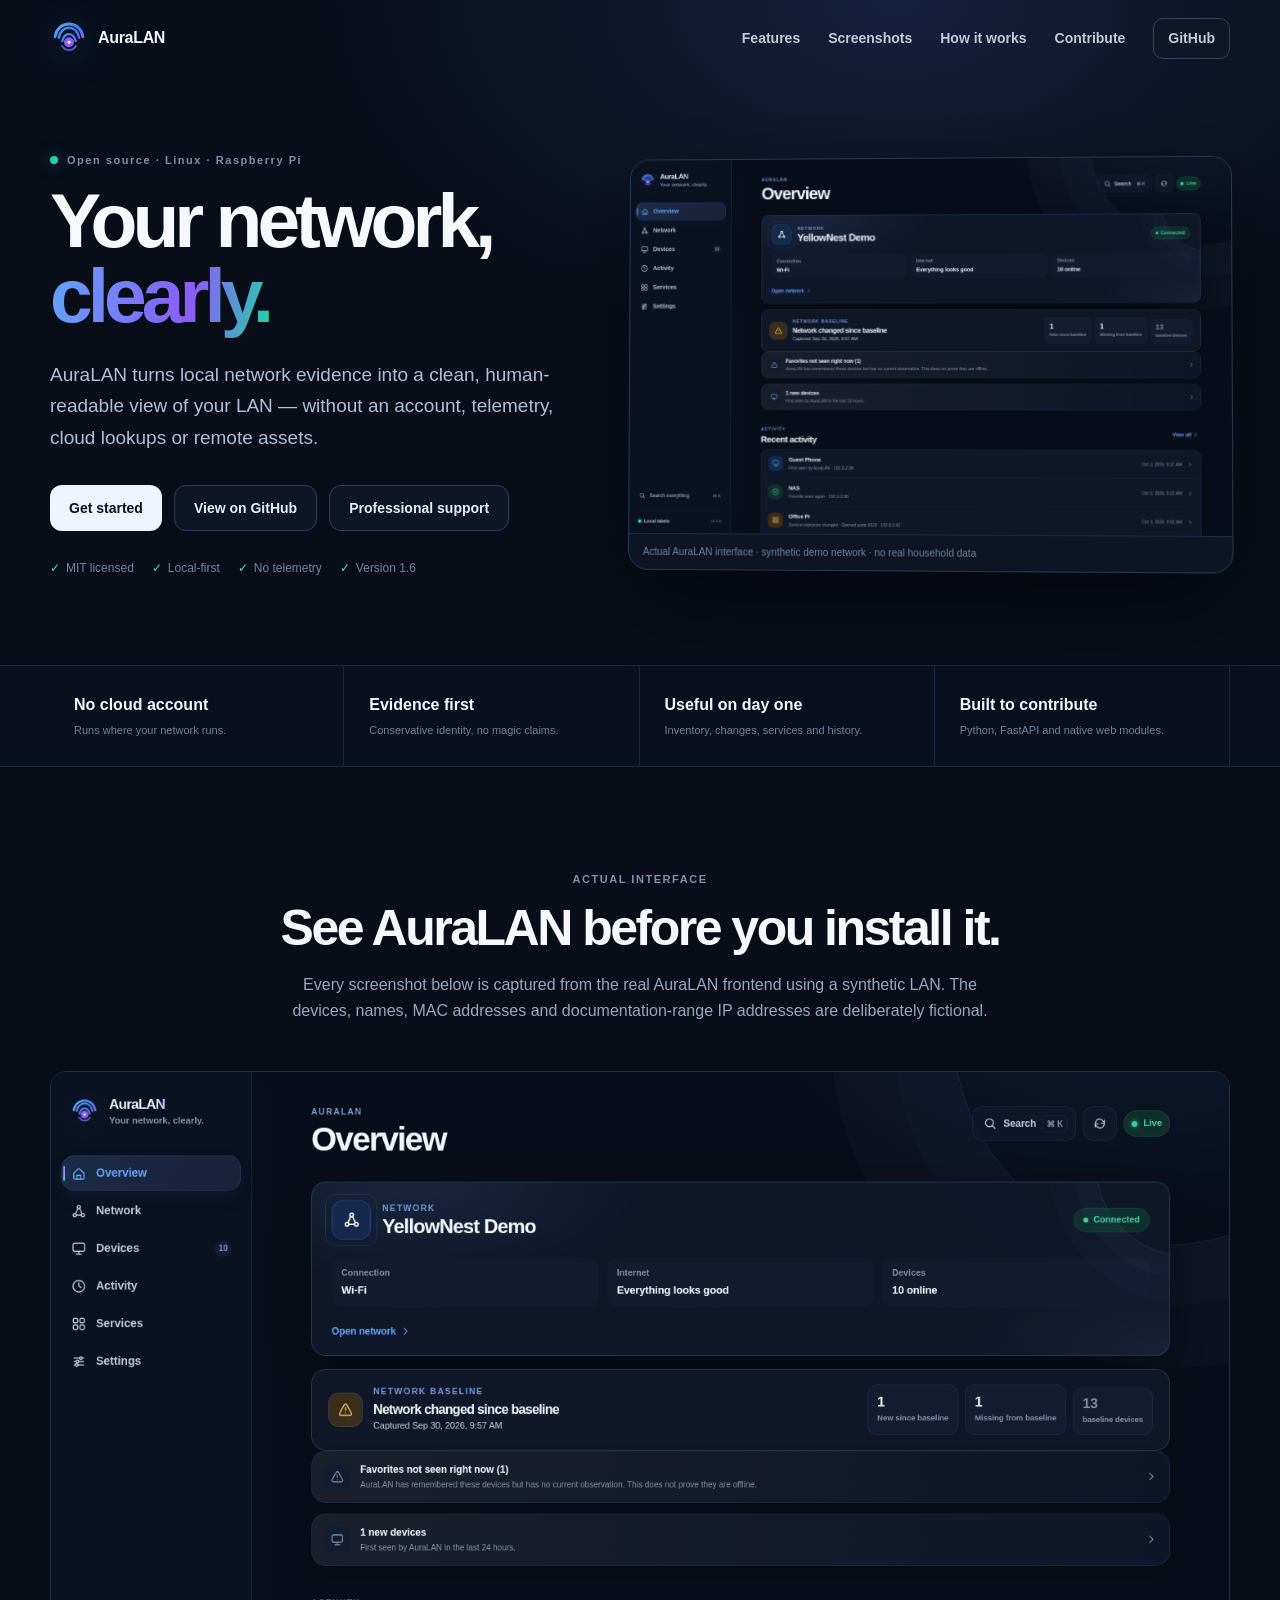
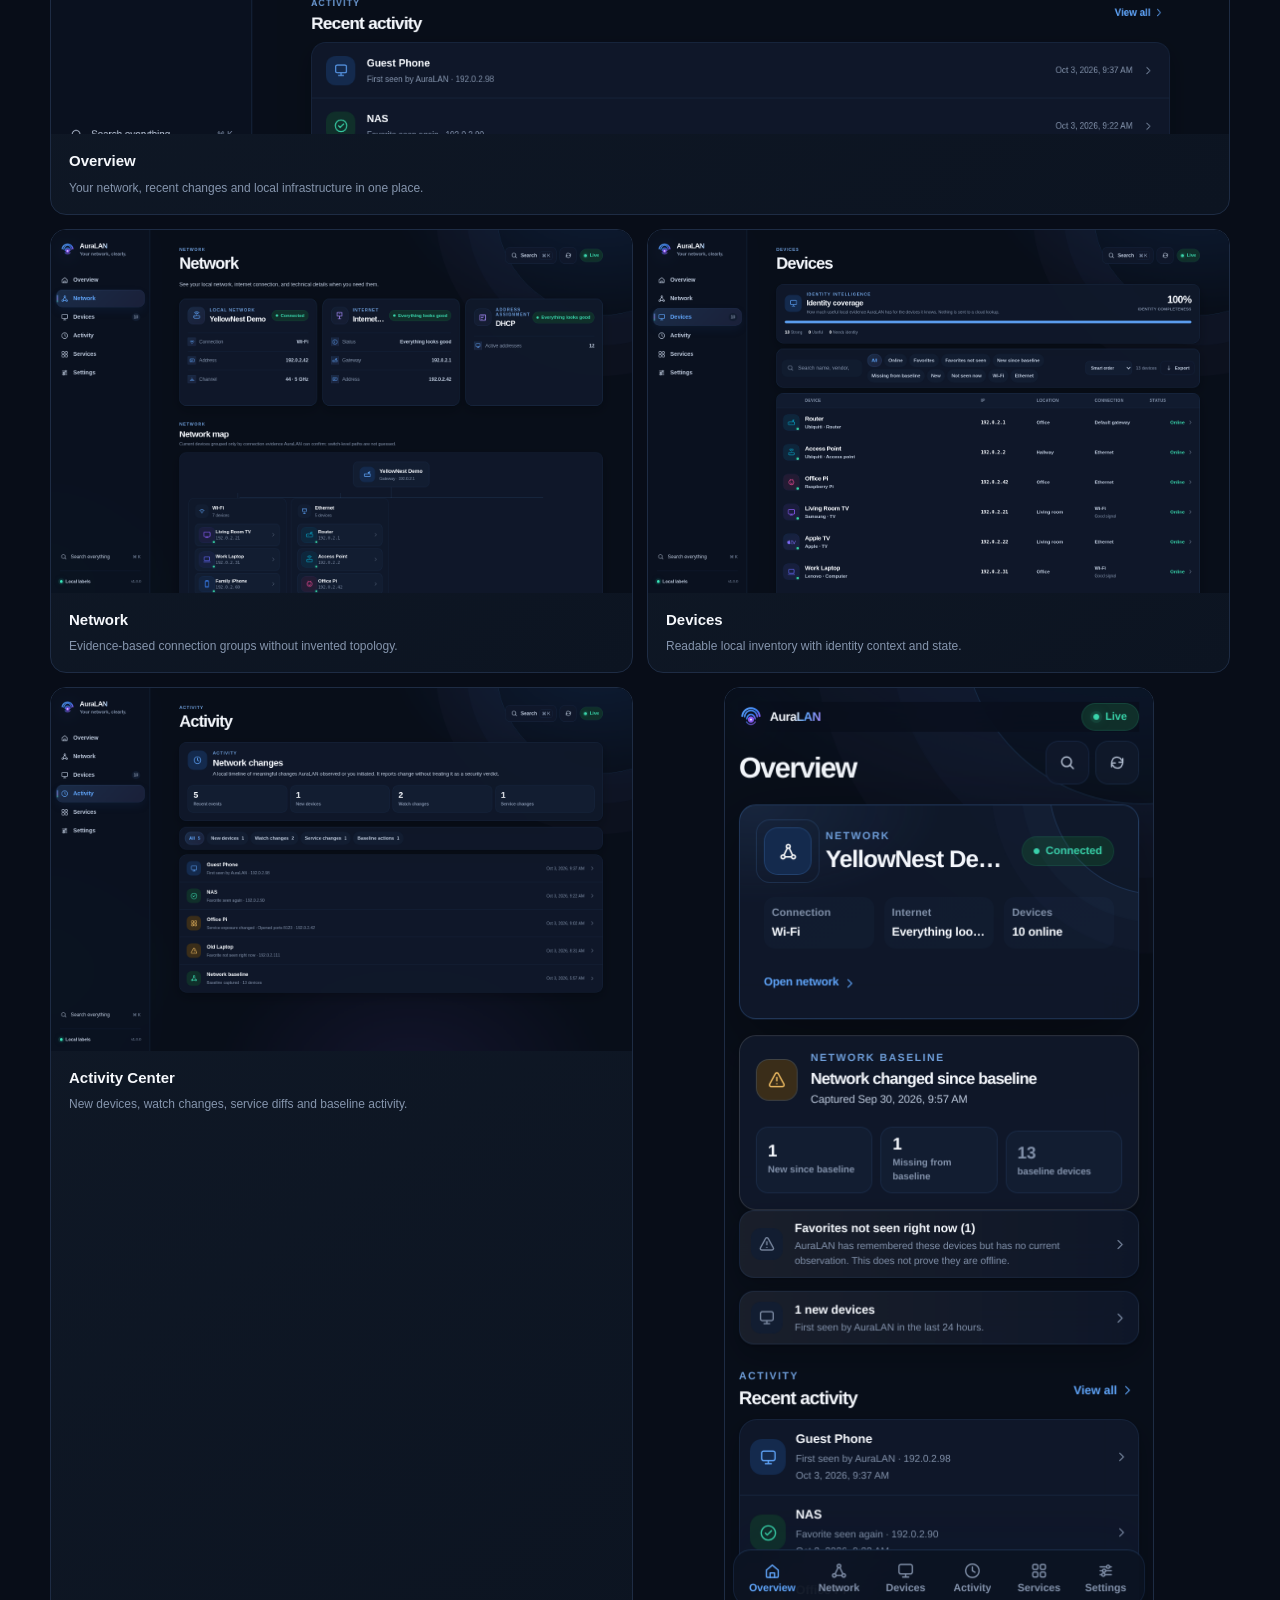
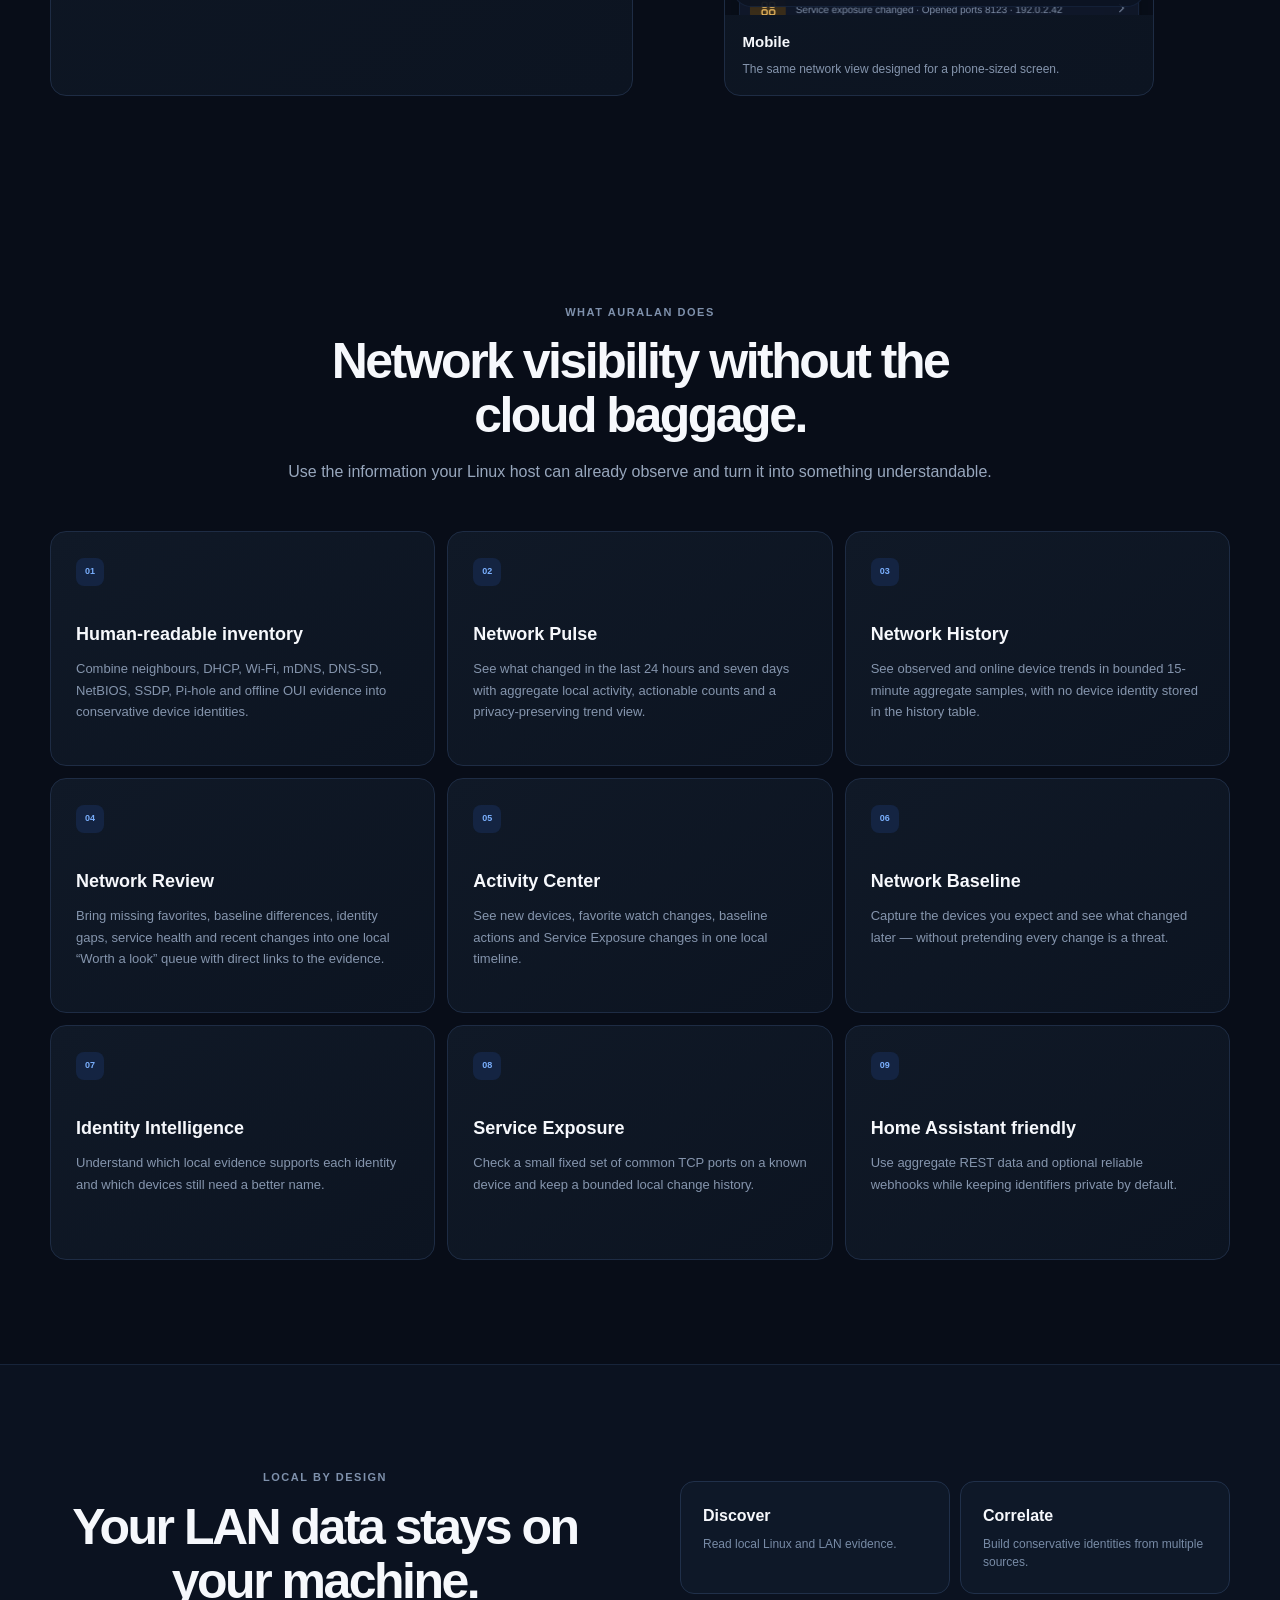
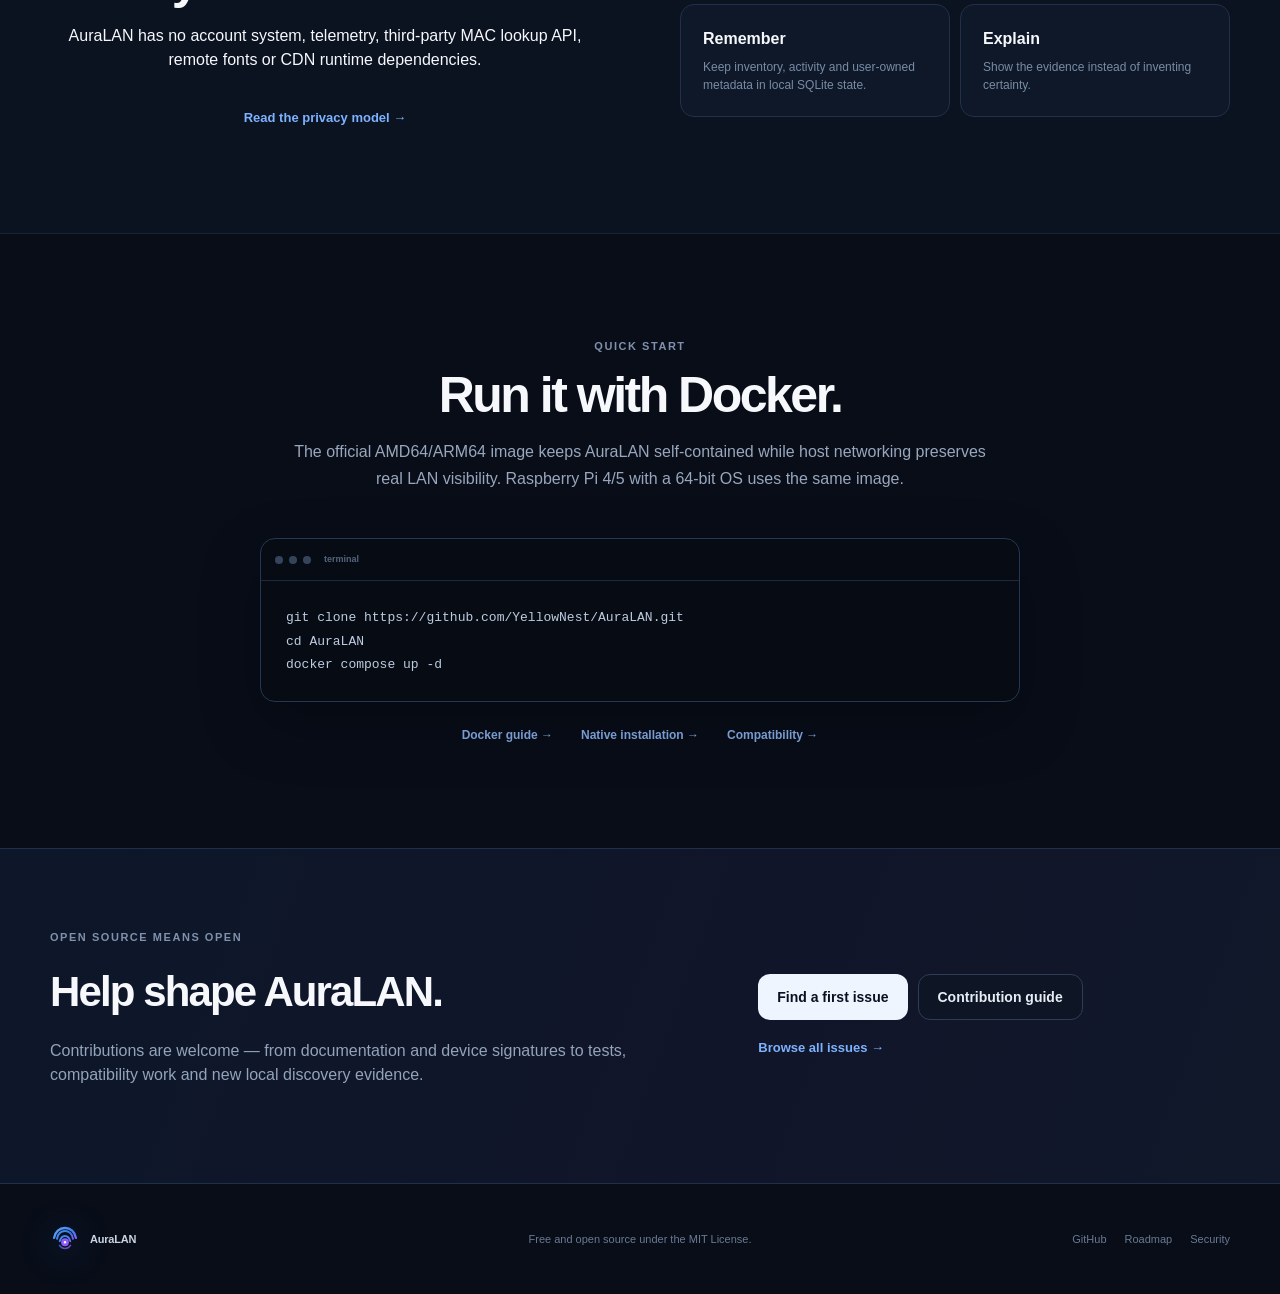
==== commit f6ace263: "docs: make Docker the website quick start" ====
--- a/site/index.html
+++ b/site/index.html
@@ -88,11 +88,11 @@
   <div class="principles"><div><b>Discover</b><p>Read local Linux and LAN evidence.</p></div><div><b>Correlate</b><p>Build conservative identities from multiple sources.</p></div><div><b>Remember</b><p>Keep inventory, activity and user-owned metadata in local SQLite state.</p></div><div><b>Explain</b><p>Show the evidence instead of inventing certainty.</p></div></div>
 </div></section>
 <section class="section shell">
-  <div class="section-heading"><p class="eyebrow">QUICK START</p><h2>Try it on Linux.</h2><p>Clone the repository and start the development server. Production installation and systemd deployment are documented separately.</p></div>
+  <div class="section-heading"><p class="eyebrow">QUICK START</p><h2>Run it with Docker.</h2><p>The official AMD64/ARM64 image keeps AuraLAN self-contained while host networking preserves real LAN visibility. Raspberry Pi 4/5 with a 64-bit OS uses the same image.</p></div>
   <div class="terminal"><div class="terminal-top"><span></span><span></span><span></span><b>terminal</b></div><pre><code>git clone https://github.com/YellowNest/AuraLAN.git
 cd AuraLAN
-./scripts/dev.sh</code></pre></div>
-  <div class="quick-links"><a href="https://github.com/YellowNest/AuraLAN/blob/main/docs/INSTALLATION.md">Production installation →</a><a href="https://github.com/YellowNest/AuraLAN/blob/main/docs/CONFIGURATION.md">Configuration →</a><a href="https://github.com/YellowNest/AuraLAN/blob/main/docs/COMPATIBILITY.md">Compatibility →</a></div>
+docker compose up -d</code></pre></div>
+  <div class="quick-links"><a href="https://github.com/YellowNest/AuraLAN/blob/main/docs/DOCKER.md">Docker guide →</a><a href="https://github.com/YellowNest/AuraLAN/blob/main/docs/INSTALLATION.md">Native installation →</a><a href="https://github.com/YellowNest/AuraLAN/blob/main/docs/COMPATIBILITY.md">Compatibility →</a></div>
 </section>
 <section id="contribute" class="section contribute"><div class="shell contribute-inner">
   <div><p class="eyebrow">OPEN SOURCE MEANS OPEN</p><h2>Help shape AuraLAN.</h2><p>Contributions are welcome — from documentation and device signatures to tests, compatibility work and new local discovery evidence.</p></div>
